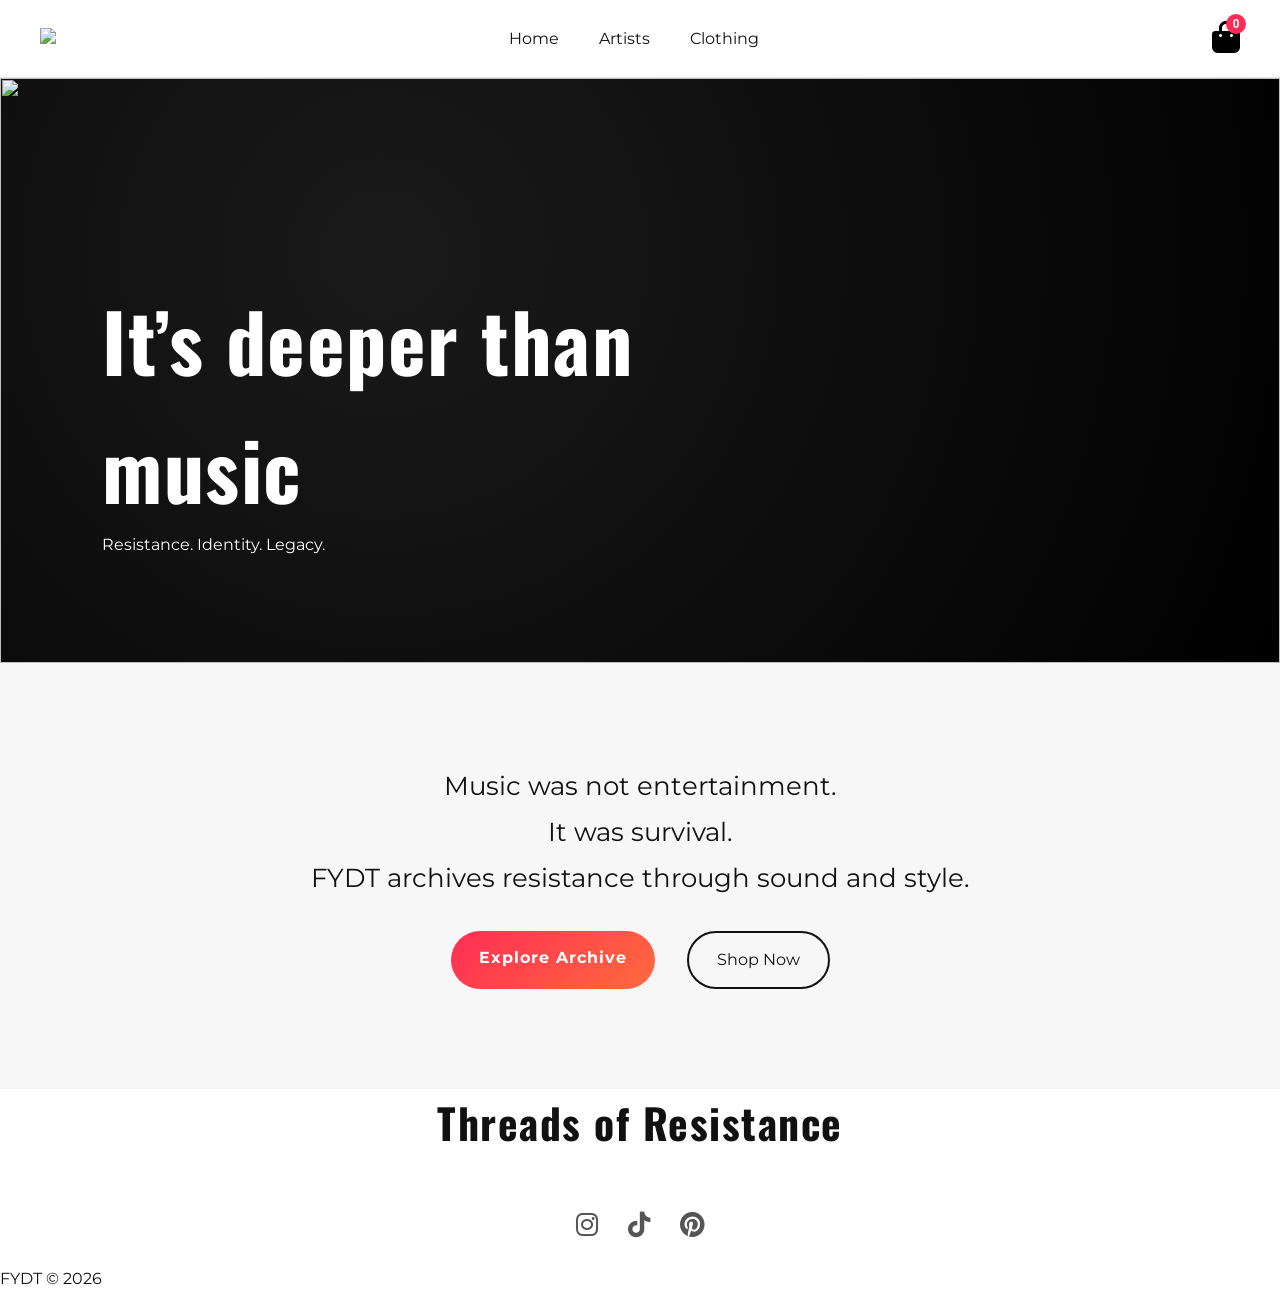
==== index.html @ 87f128ed "1" ====
<!DOCTYPE html>
<html lang="en">
<head>
<meta charset="UTF-8">
<meta name="viewport" content="width=device-width, initial-scale=1.0">
<title>FYDT</title>

<link href="https://fonts.googleapis.com/css2?family=Montserrat:wght@400;500;600&family=Oswald:wght@400;500;700&display=swap" rel="stylesheet">
<link rel="stylesheet" href="https://cdnjs.cloudflare.com/ajax/libs/font-awesome/6.5.0/css/all.min.css">
<link rel="stylesheet" href="styles.css">
</head>

<body>

<header class="navbar">
    <div class="logo"><img src="images/logo.png"></div>

    <nav>
        <a href="index.html" class="nav-link">Home</a>
        <a href="artists.html" class="nav-link">Artists</a>
        <a href="clothing.html" class="nav-link">Clothing</a>
    </nav>

    <button class="icon-btn" onclick="toggleCart()">
        <i class="fas fa-bag-shopping"></i>
        <span id="cart-count" class="cart-count">0</span>
    </button>
</header>

<section class="small-hero">
    <div class="grainient-bg"></div>

    <div class="slides">
        <img src="images/slide1.jpg" class="slide active">
        <img src="images/slide2.jpg" class="slide">
        <img src="images/slide3.jpg" class="slide">
    </div>


    <div class="hero-content">
        <h1>It’s deeper than music</h1>
        <p>Resistance. Identity. Legacy.</p>

        </div>
    </div>
</section>

<section class="mission">
    <p class="mission-text">
        Music was not entertainment.<br>
        It was survival.<br>
        FYDT archives resistance through sound and style.
    </p>

    <div class="mission-actions">
        <a href="artists.html" class="primary-btn">Explore Archive</a>
        <a href="clothing.html" class="secondary-btn dark">Shop Now</a>
    </div>
</section>

<section class="featured-drop">
    <div class="section-header">
        <h2>Threads of Resistance</h2>
    </div>

  <div class="socials">
    
    <!-- Instagram -->
    <a href="https://www.instagram.com/finnyoudidthis?igsh=am9paG94Zzg5OW44" target="_blank">
      <i class="fab fa-instagram"></i>
    </a> 

    <!-- TikTok -->
    <a href="https://www.tiktok.com/@finnyoudidthis?_r=1&_t=ZS-95aFobzs3Ij" target="_blank">
      <i class="fab fa-tiktok"></i>
    </a> 

    <!-- Pinterest -->
    <a href="https://pin.it/3e8Nqt78H" target="_blank">
      <i class="fab fa-pinterest"></i>
    </a> 

  </div> 

  <p>FYDT © 2026</p> 
</footer>

<script src="script.js"></script>
</body>
</html>
---- styles.css ----
/* styles.css – fully leveled up, creative & street-luxury */
:root {
    --bg: #ffffff;
    --text: #111111;
    --muted: #555555;
    --border: #e5e5e5;
    --accent: #ff2d55;
}

* { margin:0; padding:0; box-sizing:border-box; }

body {
    background: var(--bg);
    color: var(--text);
    font-family: 'Montserrat', sans-serif;
    line-height: 1.6;
}

h1, h2, h3 { font-family: 'Oswald', sans-serif; letter-spacing: 1.5px; }

/* NAVBAR – animated underline */
.navbar {
    display: flex;
    justify-content: space-between;
    align-items: center;
    padding: 20px 40px;
    border-bottom: 1px solid var(--border);
    position: sticky;
    top: 0;
    background: var(--bg);
    z-index: 1000;
}

.logo img { height: 38px; }

nav { display: flex; gap: 40px; }

.nav-link {
    text-decoration: none;
    color: var(--text);
    font-size: 1rem;
    position: relative;
    transition: 0.3s;
}

.nav-link::after {
    content: '';
    position: absolute;
    width: 0;
    height: 3px;
    background: var(--accent);
    bottom: -4px;
    left: 0;
    transition: width 0.4s ease;
}

.nav-link:hover::after { width: 100%; }

.icon-btn {
    background: none;
    border: none;
    font-size: 2rem;
    cursor: pointer;
    position: relative;
}

.cart-count {
    position: absolute;
    top: -6px;
    right: -6px;
    background: var(--accent);
    color: white;
    font-size: 0.75rem;
    width: 20px;
    height: 20px;
    border-radius: 50%;
    display: flex;
    align-items: center;
    justify-content: center;
    font-weight: bold;
}

/* HERO */
.small-hero { height: 65vh; position: relative; overflow: hidden; }
.grainient-bg {
    position: absolute;
    inset: 0;
    background: radial-gradient(circle at 30% 30%, #1a1a1a, #000);
    z-index: 1;
}
.grainient-bg::after {
    content: "";
    position: absolute;
    inset: 0;
    background: url("https://www.transparenttextures.com/patterns/asfalt-dark.png");
    opacity: 0.2;
    z-index: 2;
}
.slides img {
    position: absolute;
    inset: 0;
    width: 100%;
    height: 100%;
    object-fit: cover;
    display: none;
    z-index: 3;
}
.slide.active { display: block; }

.hero-content {
    position: absolute;
    bottom: 18%;
    left: 8%;
    z-index: 4;
    color: #fff;
    max-width: 580px;
}
.hero-content h1 { font-size: clamp(2.8rem, 7vw, 5rem); }

/* SECTION HEADERS */
.section-header { text-align: center; margin-bottom: 50px; }
.section-header h2 { font-size: 2.6rem; }

/* MINI CARDS – cool hover */
.mini-grid {
    display: grid;
    grid-template-columns: repeat(auto-fit, minmax(260px, 1fr));
    gap: 30px;
    max-width: 1300px;
    margin: 0 auto;
    padding: 0 20px;
}
.mini-card {
    border: 1px solid var(--border);
    overflow: hidden;
    transition: all 0.4s cubic-bezier(0.4, 0, 0.2, 1);
}
.mini-card:hover { transform: translateY(-12px) scale(1.03); box-shadow: 0 20px 30px rgba(0,0,0,0.1); }
.mini-card img { width: 100%; display: block; transition: transform 0.6s; }
.mini-card:hover img { transform: scale(1.08); }

/* ARTIST GALLERY – fun & museum-cool */
.artist-grid {
    display: grid;
    grid-template-columns: repeat(auto-fit, minmax(280px, 1fr));
    gap: 40px;
    max-width: 1300px;
    margin: 0 auto;
    padding: 0 20px;
}
.artist-card {
    border: 1px solid var(--border);
    overflow: hidden;
    transition: all 0.4s ease;
}
.artist-card:hover { transform: scale(1.04); }
.artist-card img { width: 100%; display: block; }
.artist-info { padding: 22px; text-align: center; }
.add-poster-btn {
    margin-top: 12px;
    width: 100%;
    padding: 12px;
    background: #111;
    color: #fff;
    border: none;
    font-weight: bold;
    cursor: pointer;
    transition: 0.3s;
}
.add-poster-btn:hover { background: var(--accent); }

/* CLOTHING GRID – 4 columns desktop */
.products-grid {
    display: grid;
    grid-template-columns: repeat(auto-fit, minmax(260px, 1fr));
    gap: 30px;
    padding: 40px 20px;
    max-width: 1400px;
    margin: 0 auto;
}
.product-card {
    position: relative;
    border: 1px solid var(--border);
    overflow: hidden;
}
.product-card img {
    width: 100%;
    transition: transform 0.5s ease;
}
.product-card:hover img { transform: scale(1.07); }
.product-info { padding: 18px; text-align: center; }
.cart-overlay {
    position: absolute;
    bottom: 18px;
    right: 18px;
    background: #111;
    color: white;
    width: 52px;
    height: 52px;
    border-radius: 50%;
    display: flex;
    align-items: center;
    justify-content: center;
    opacity: 0;
    transition: all 0.3s;
    font-size: 1.4rem;
}
.product-card:hover .cart-overlay { opacity: 1; transform: scale(1.15); }

/* PRODUCT SHEET – smaller image */
.product-sheet {
    position: fixed;
    bottom: -100%;
    left: 0;
    width: 100%;
    height: 88%;
    background: var(--bg);
    border-top: 1px solid var(--border);
    transition: bottom 0.5s cubic-bezier(0.4, 0, 0.2, 1);
    z-index: 3000;
    overflow-y: auto;
}
.product-sheet.active { bottom: 0; }
.product-sheet img {
    width: 100%;
    height: 220px; /* smaller as requested */
    object-fit: cover;
}
.sheet-content { padding: 25px; }
.option-group { margin: 22px 0; }
.options button {
    margin: 6px 8px 6px 0;
    padding: 12px 24px;
    border: 2px solid var(--border);
    background: none;
    font-weight: 600;
    transition: all 0.3s;
}
.options button.active {
    background: #111;
    color: white;
    border-color: #111;
}
.add-btn, .close-btn {
    width: 100%;
    padding: 16px;
    margin-top: 12px;
    font-weight: bold;
    cursor: pointer;
}
.add-btn { background: #111; color: white; border: none; }
.close-btn { background: none; border: 2px solid #111; }

/* CART DRAWER + OVERLAY */
.cart-overlay-bg {
    position: fixed;
    inset: 0;
    background: rgba(0,0,0,0.65);
    display: none;
    z-index: 2999;
}
.cart-overlay-bg.active { display: block; }

.cart-drawer {
    position: fixed;
    right: -400px;
    top: 0;
    width: 400px;
    height: 100%;
    background: var(--bg);
    border-left: 1px solid var(--border);
    transition: right 0.5s cubic-bezier(0.4, 0, 0.2, 1);
    z-index: 3000;
    padding: 30px 25px;
    overflow-y: auto;
}
.cart-drawer.active { right: 0; }

.close-cart {
    background: none;
    border: none;
    font-size: 2rem;
    position: absolute;
    right: 25px;
    top: 25px;
    cursor: pointer;
}

.cart-item {
    display: flex;
    align-items: center;
    gap: 12px;
    border-bottom: 1px solid var(--border);
    padding: 16px 0;
}
.cart-item img { width: 60px; height: 60px; object-fit: cover; border-radius: 4px; } /* small images in cart */

.checkout-btn {
    width: 100%;
    padding: 18px;
    margin-top: 30px;
    background: #111;
    color: white;
    border: none;
    font-weight: bold;
    cursor: pointer;
}

/* TOAST – fun animation */
.toast {
    position: fixed;
    bottom: 30px;
    left: 30px;
    background: #111;
    color: white;
    padding: 16px 24px;
    border-radius: 50px;
    display: flex;
    align-items: center;
    gap: 12px;
    box-shadow: 0 10px 30px rgba(0,0,0,0.3);
    opacity: 0;
    transform: translateY(20px);
    transition: all 0.4s cubic-bezier(0.4, 0, 0.2, 1);
    z-index: 5000;
    pointer-events: none;
}
.toast.show {
    opacity: 1;
    transform: translateY(0);
}

/* FOOTER */
footer {
    border-top: 1px solid var(--border);
    padding: 50px 20px 30px;
    text-align: center;
}
.socials {
    display: flex;
    justify-content: center;
    gap: 30px;
    margin-bottom: 20px;
    font-size: 1.6rem;
}
.socials a { color: var(--muted); transition: 0.3s; }
.socials a:hover { color: var(--accent); transform: scale(1.2); }

/* RESPONSIVE */
@media (max-width: 768px) {
    .products-grid { grid-template-columns: repeat(auto-fit, minmax(200px, 1fr)); }
    .artist-grid { grid-template-columns: repeat(auto-fit, minmax(240px, 1fr)); }
}

/* ===============================
   FYDT UPGRADE (NON-DESTRUCTIVE)
   =============================== */

/* 🔥 BUTTON SYSTEM (Afro-futurist premium) */
.primary-btn {
    background: linear-gradient(135deg, #ff2d55, #ff6a3d);
    color: #fff;
    padding: 14px 28px;
    text-decoration: none;
    font-weight: bold;
    letter-spacing: 1px;
    border-radius: 40px;
    transition: all 0.3s ease;
}
.primary-btn:hover {
    transform: translateY(-3px);
    box-shadow: 0 10px 25px rgba(255,45,85,0.3);
}

.secondary-btn {
    border: 2px solid #fff;
    color: #fff;
    padding: 14px 28px;
    text-decoration: none;
    border-radius: 40px;
    margin-left: 12px;
    transition: 0.3s;
}
.secondary-btn.dark {
    border-color: #111;
    color: #111;
}
.secondary-btn:hover {
    background: #fff;
    color: #000;
}

/* HERO BUTTON SPACING */
.hero-actions {
    margin-top: 20px;
}

/* 🎯 MISSION SECTION FIX (your screenshot issue) */
.mission {
    padding: 100px 20px;
    text-align: center;
    background: #f7f7f7;
}
.mission-text {
    font-size: 1.6rem;
    max-width: 700px;
    margin: 0 auto 30px;
    line-height: 1.8;
}
.mission-actions {
    display: flex;
    justify-content: center;
    gap: 20px;
}

/*  REMOVE HOVER EFFECT ON INDEX MINI CARDS */
.mini-card:hover {
    transform: none !important;
    box-shadow: none !important;
}
.mini-card:hover img {
    transform: none !important;
}

/* 🖼 ARTIST PAGE – MUSEUM EXPANSION EFFECT */
.artist-card {
    position: relative;
    cursor: pointer;
    overflow: hidden;
}

.artist-overlay {
    position: absolute;
    inset: 0;
    background: rgba(0,0,0,0.55);
    color: white;
    display: flex;
    flex-direction: column;
    justify-content: center;
    align-items: center;
    transition: 0.4s;
}

.artist-expanded {
    position: absolute;
    inset: 0;
    background: #fff;
    padding: 30px;
    transform: translateY(100%);
    transition: 0.5s ease;
    overflow-y: auto;
}

.artist-card.expanded .artist-expanded {
    transform: translateY(0);
}

.artist-card.expanded .artist-overlay {
    opacity: 0;
}

/*  FOOTER SIZE FIX */
footer {
    padding: 35px 20px 20px;
}

/*  SUBTLE PREMIUM TEXTURE */
body::before {
    content: "";
    position: fixed;
    inset: 0;
    background: radial-gradient(circle at 20% 30%, rgba(0,0,0,0.03), transparent);
    pointer-events: none;
    z-index: -1;
}

/* ===============================
   🔥 ARTIST PAGE UPGRADE
   =============================== */

.artist-card {
    position: relative;
    overflow: hidden;
    border-radius: 18px;
    cursor: pointer;
    transition: all 0.4s ease;
}

.artist-card img {
    width: 100%;
    height: 380px;
    object-fit: cover;
}

/* DARK OVERLAY */
.artist-overlay {
    position: absolute;
    inset: 0;
    background: rgba(0,0,0,0.55);
    color: #fff;
    display: flex;
    flex-direction: column;
    justify-content: center;
    align-items: center;
    transition: 0.4s;
}

.artist-overlay h3 {
    font-size: 1.6rem;
}

.artist-overlay p {
    font-size: 0.9rem;
    opacity: 0.8;
}

/* EXPANDED PANEL */
.artist-expanded {
    position: absolute;
    inset: 0;
    background: #fff;
    padding: 28px;
    transform: translateY(100%);
    transition: 0.5s ease;
    overflow-y: auto;
}

/* ACTIVE STATE */
.artist-card.expanded .artist-expanded {
    transform: translateY(0);
}

.artist-card.expanded .artist-overlay {
    opacity: 0;
}

/* BUTTON */
.add-poster-btn {
    margin-top: 15px;
    width: 100%;
    padding: 14px;
    background: #111;
    color: #fff;
    border: none;
    font-weight: bold;
    cursor: pointer;
    transition: 0.3s;
}

.add-poster-btn:hover {
    background: var(--accent);
}
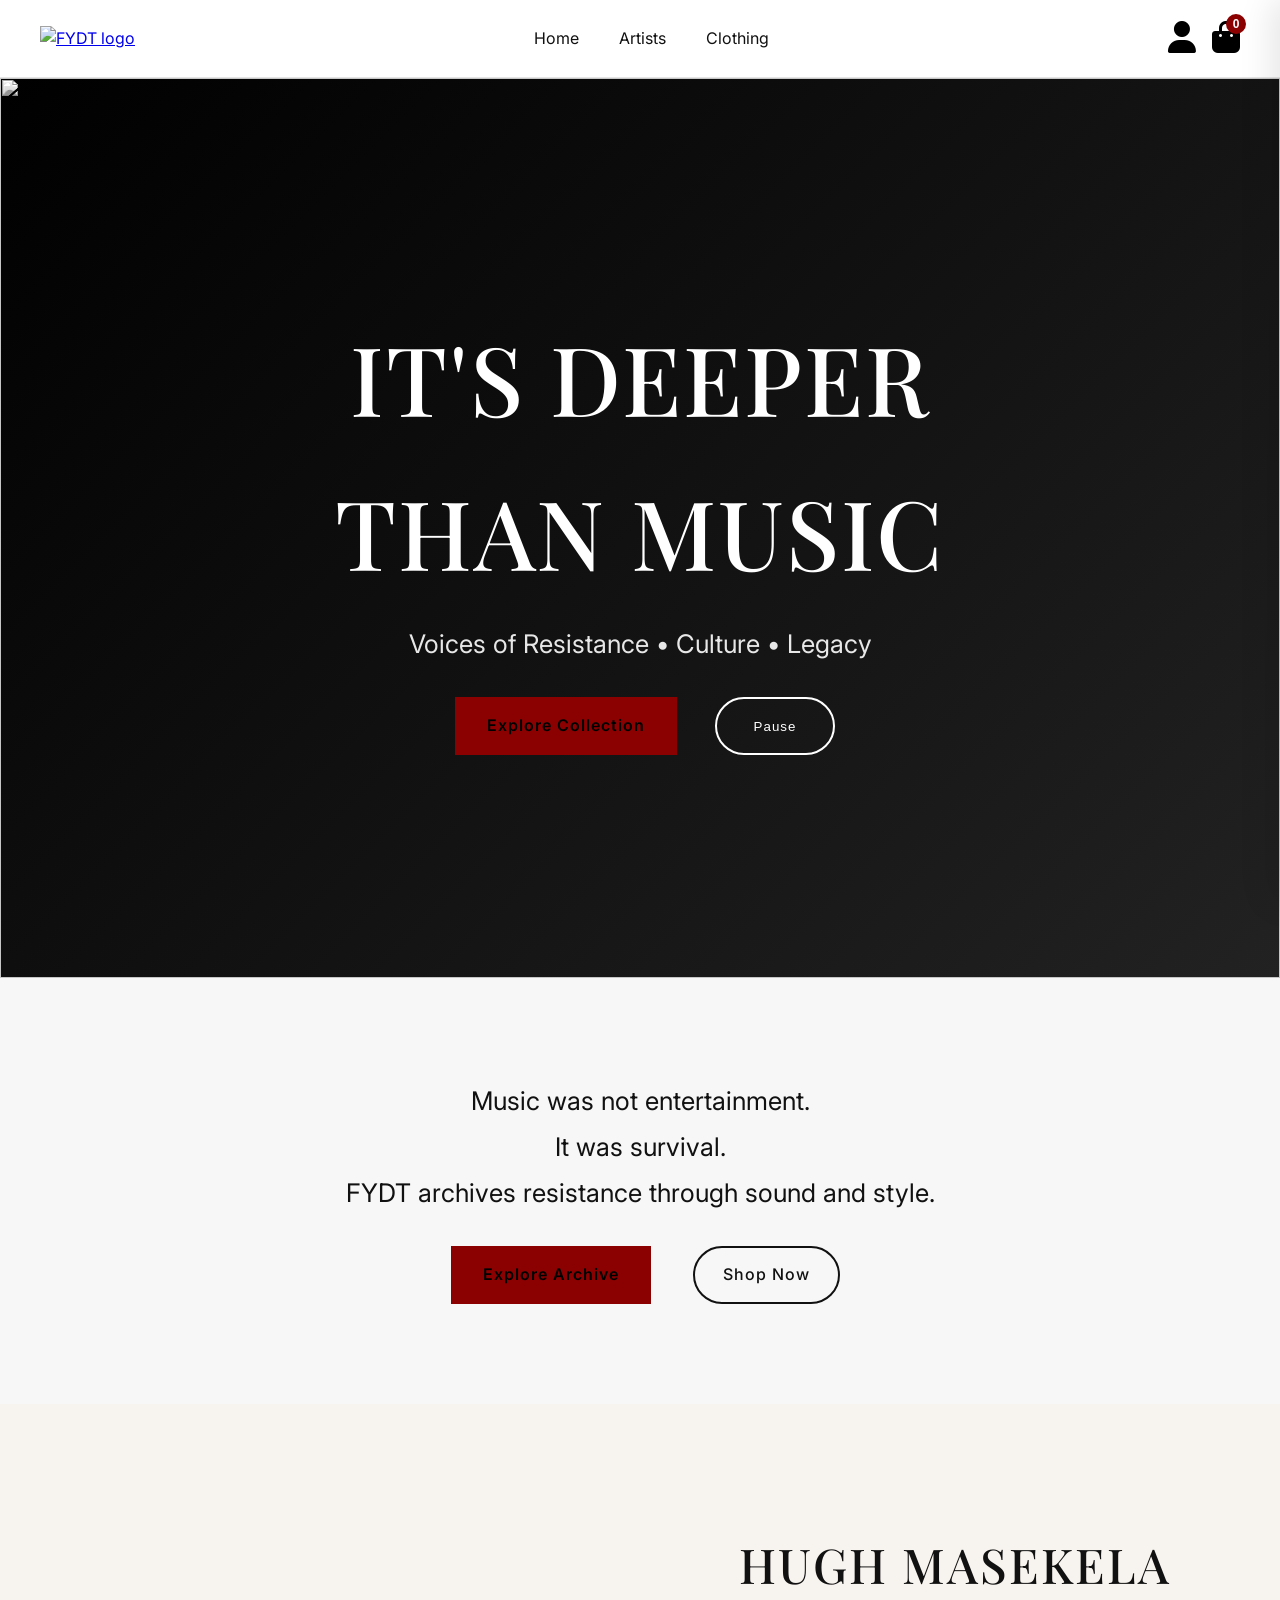
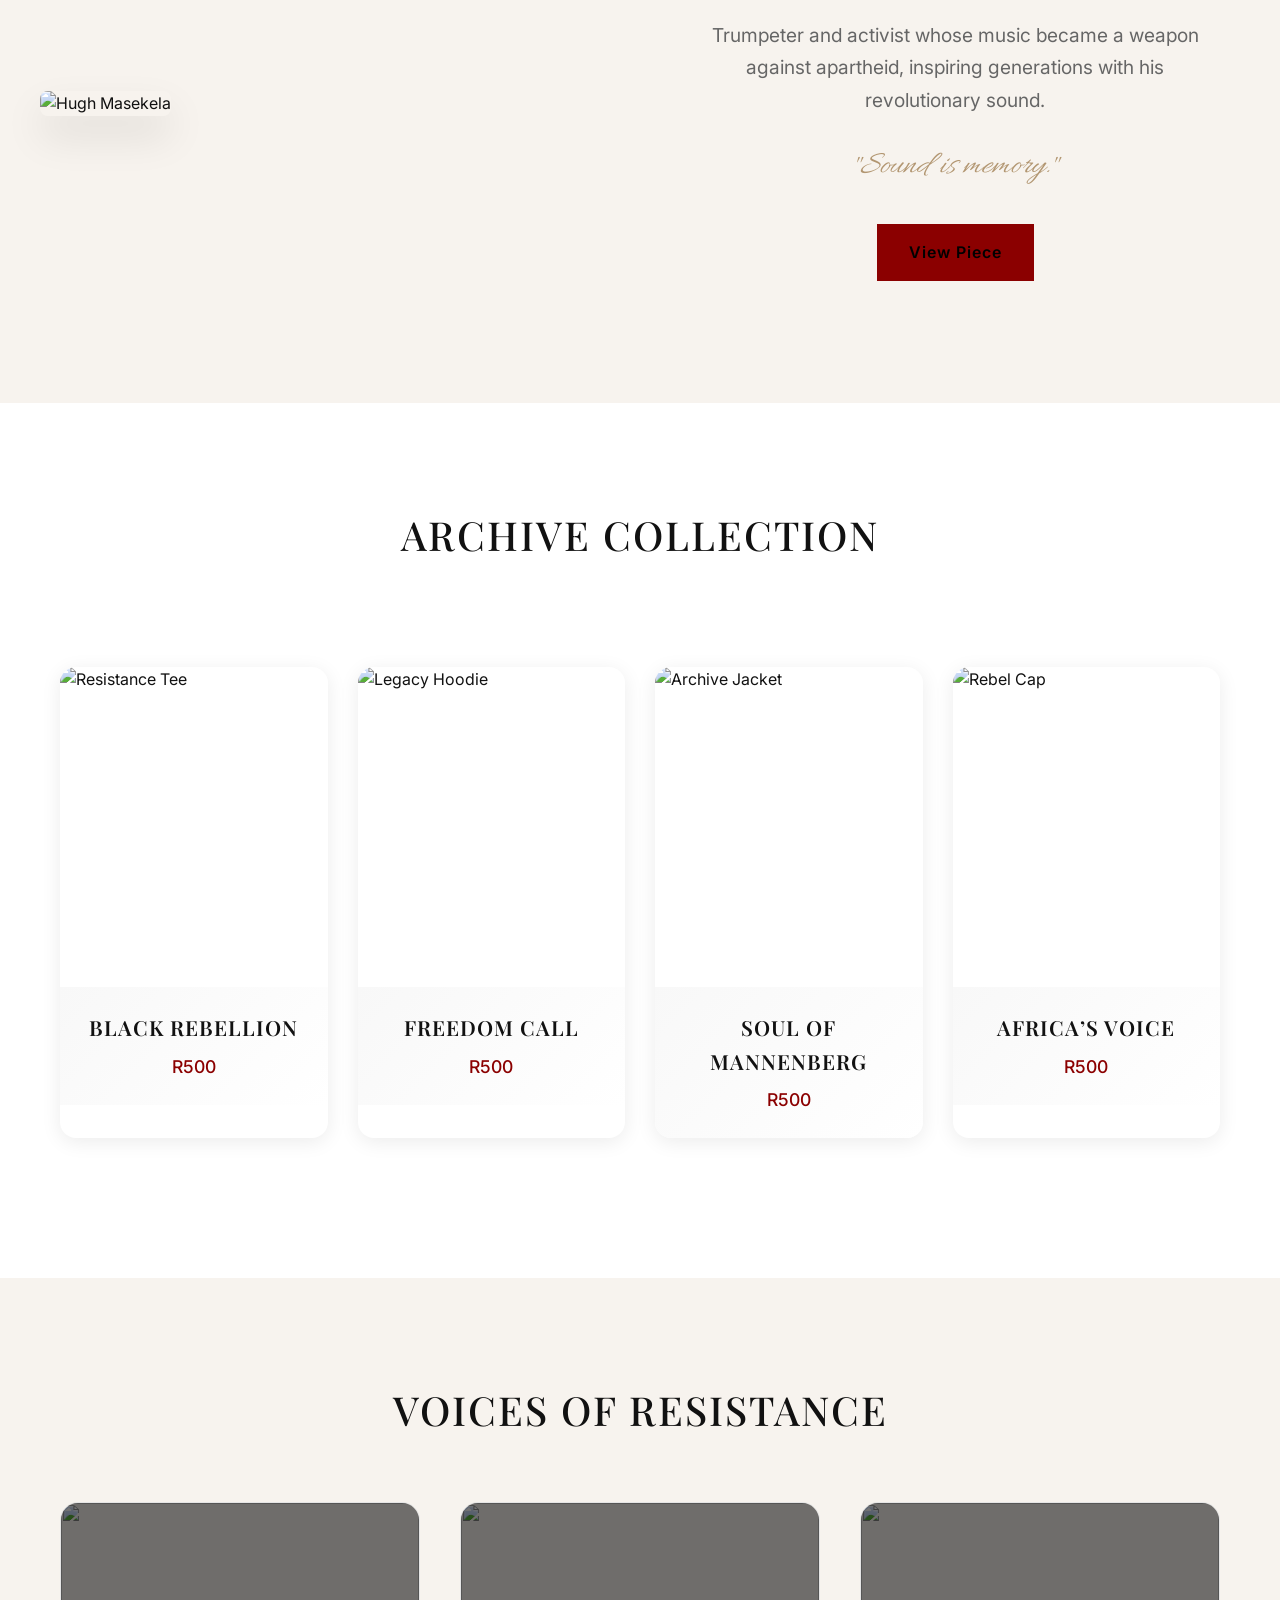
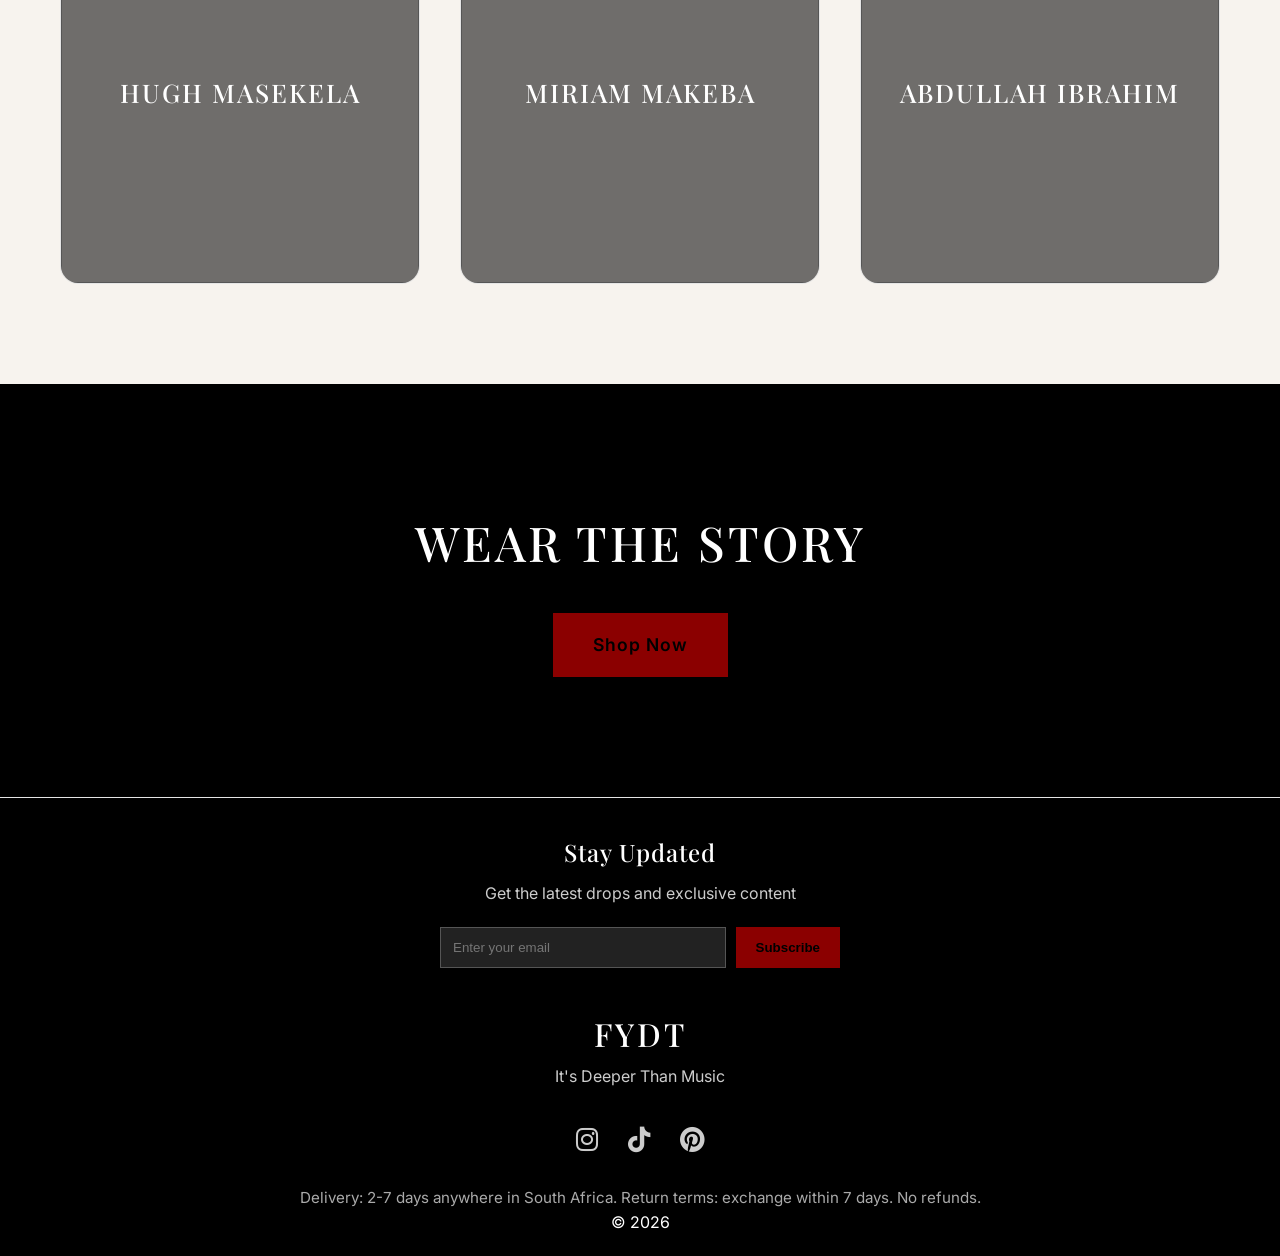
==== commit 0ec89845: "Add new poster images for BDP, BFP, HMP, and MMP - Added BDP.jpg (5940 KB) to the poster directory -" ====
--- a/index.html
+++ b/index.html
@@ -4,7 +4,7 @@
 <meta charset="UTF-8">
 <meta name="viewport" content="width=device-width, initial-scale=1.0">
 <title>FYDT</title>
-
+<link rel="icon" type="image/png" href="images/Logo/Favicon.png">
 <link href="https://fonts.googleapis.com/css2?family=Montserrat:wght@400;500;600&family=Oswald:wght@400;500;700&display=swap" rel="stylesheet">
 <link rel="stylesheet" href="https://cdnjs.cloudflare.com/ajax/libs/font-awesome/6.5.0/css/all.min.css">
 <link rel="stylesheet" href="styles.css">
@@ -13,7 +13,7 @@
 <body>
 
 <header class="navbar">
-    <div class="logo"><img src="images/logo.png"></div>
+    <a href="index.html" class="logo-link"><img src="images/Logo/Logo.png" alt="FYDT logo"></a>
 
     <nav>
         <a href="index.html" class="nav-link">Home</a>
@@ -21,10 +21,15 @@
         <a href="clothing.html" class="nav-link">Clothing</a>
     </nav>
 
-    <button class="icon-btn" onclick="toggleCart()">
-        <i class="fas fa-bag-shopping"></i>
-        <span id="cart-count" class="cart-count">0</span>
-    </button>
+    <div class="navbar-actions">
+        <button class="icon-btn" onclick="toggleSignIn()" aria-label="Sign in">
+            <i class="fas fa-user"></i>
+        </button>
+        <button class="icon-btn" onclick="toggleCart()" aria-label="Cart">
+            <i class="fas fa-bag-shopping"></i>
+            <span id="cart-count" class="cart-count">0</span>
+        </button>
+    </div>
 </header>
 
 <section class="small-hero">
@@ -36,11 +41,12 @@
         <img src="images/slide3.jpg" class="slide">
     </div>
 
-
     <div class="hero-content">
-        <h1>It’s deeper than music</h1>
-        <p>Resistance. Identity. Legacy.</p>
-
+        <h1>IT'S DEEPER THAN MUSIC</h1>
+        <p>Voices of Resistance • Culture • Legacy</p>
+        <div class="hero-actions">
+            <a href="#collection" class="primary-btn">Explore Collection</a>
+            <button type="button" class="secondary-btn slide-control" onclick="toggleSlidePlay()">Pause</button>
         </div>
     </div>
 </section>
@@ -58,31 +64,170 @@
     </div>
 </section>
 
-<section class="featured-drop">
-    <div class="section-header">
-        <h2>Threads of Resistance</h2>
-    </div>
-
-  <div class="socials">
-    
-    <!-- Instagram -->
-    <a href="https://www.instagram.com/finnyoudidthis?igsh=am9paG94Zzg5OW44" target="_blank">
-      <i class="fab fa-instagram"></i>
-    </a> 
-
-    <!-- TikTok -->
-    <a href="https://www.tiktok.com/@finnyoudidthis?_r=1&_t=ZS-95aFobzs3Ij" target="_blank">
-      <i class="fab fa-tiktok"></i>
-    </a> 
-
-    <!-- Pinterest -->
-    <a href="https://pin.it/3e8Nqt78H" target="_blank">
-      <i class="fab fa-pinterest"></i>
-    </a> 
-
-  </div> 
-
-  <p>FYDT © 2026</p> 
+<!-- FEATURED ARTIST -->
+<section id="collection" class="featured-artist">
+    <div class="container">
+        <div class="artist-split">
+            <div class="artist-image">
+                <img src="images/poster/HMP.jpg" alt="Hugh Masekela">
+            </div>
+            <div class="artist-info">
+                <h2>HUGH MASEKELA</h2>
+                <p class="artist-bio">Trumpeter and activist whose music became a weapon against apartheid, inspiring generations with his revolutionary sound.</p>
+                <p class="artist-quote">"Sound is memory."</p>
+                <a href="artists.html" class="primary-btn">View Piece</a>
+            </div>
+        </div>
+    </div>
+</section>
+
+<!-- PRODUCT GRID -->
+<section class="product-showcase">
+    <div class="container">
+        <h2>Archive Collection</h2>
+        <div class="products-grid">
+            <div class="product-card" data-front="images/clothing/FBF.jpg" data-back="images/clothing/BBF.jpg" data-name="Resistance Tee" data-price="299">
+                <img src="images/clothing/FBF.jpg" alt="Resistance Tee" class="product-img">
+                <div class="product-info">
+                    <h3>BLACK REBELLION</h3>
+                    <p>R500</p>
+                </div>
+            </div>
+            <div class="product-card" data-front="images/clothing/FHM.jpg" data-back="images/clothing/BHM.jpg" data-name="Legacy Hoodie" data-price="399">
+                <img src="images/clothing/FHM.jpg" alt="Legacy Hoodie" class="product-img">
+                <div class="product-info">
+                    <h3>FREEDOM CALL</h3>
+                    <p>R500</p>
+                </div>
+            </div>
+            <div class="product-card" data-front="images/clothing/FDB.jpg" data-back="images/clothing/BDB.jpg" data-name="Archive Jacket" data-price="599">
+                <img src="images/clothing/FDB.jpg" alt="Archive Jacket" class="product-img">
+                <div class="product-info">
+                    <h3>SOUL OF MANNENBERG</h3>
+                    <p>R500</p>
+                </div>
+            </div>
+            <div class="product-card" data-front="images/clothing/FMM.jpg" data-back="images/clothing/BMM.jpg" data-name="Rebel Cap" data-price="249">
+                <img src="images/clothing/FMM.jpg" alt="Rebel Cap" class="product-img">
+                <div class="product-info">
+                    <h3>AFRICA’S VOICE</h3>
+                    <p>R500</p>
+                </div>
+            </div>
+        </div>
+    </div>
+</section>
+
+<!-- ARTIST GRID -->
+<section class="artist-showcase">
+    <div class="container">
+        <h2>Voices of Resistance</h2>
+        <div class="artist-grid">
+            <div class="artist-card" onclick="openArtistModal(this)" data-name="Hugh Masekela" data-title="Trumpeter • Activist" data-bio="Music was resistance." data-quote="Sound is memory." data-image="images/masekela.jpg">
+                <img src="images/poster/HMP.jpg">
+                <div class="artist-overlay">
+                    <h3>Hugh Masekela</h3>
+                </div>
+            </div>
+            <div class="artist-card" onclick="openArtistModal(this)" data-name="Miriam Makeba" data-title="Singer • Humanitarian" data-bio="The voice of Africa that echoed worldwide." data-quote="I am not a victim of emotional conflicts. I am human." data-image="images/makeba.jpg">
+                <img src="images/poster/MMP.jpg">
+                <div class="artist-overlay">
+                    <h3>Miriam Makeba</h3>
+                </div>
+            </div>
+            <div class="artist-card" onclick="openArtistModal(this)" data-name="Abdullah Ibrahim" data-title="Pianist • Composer" 
+            data-bio="Jazz legend who bridged continents with melody." data-quote="Music is the universal language of mankind." data-image="images/poster/BDP.jpg">
+                <img src="images/poster/BDP.jpg">
+                <div class="artist-overlay">
+                    <h3>Abdullah Ibrahim</h3>
+                </div>
+            </div>
+        </div>
+    </div>
+</section>
+
+<!-- CTA SECTION -->
+<section class="cta-section">
+    <div class="container">
+        <h2>WEAR THE STORY</h2>
+        <a href="clothing.html" class="primary-btn">Shop Now</a>
+    </div>
+</section>
+
+<!-- SIGN IN MODAL -->
+<div id="signinModalOverlay" class="signin-modal-overlay">
+    <div class="signin-modal">
+        <button class="close-signin" onclick="closeSignIn()">&times;</button>
+        <div class="signin-logo">
+            <img src="images/Logo/Logo.png" alt="FYDT logo">
+        </div>
+        <h2>Sign In</h2>
+        <form class="signin-form" onsubmit="handleSignIn(event)">
+            <input type="email" placeholder="Email" required>
+            <input type="password" placeholder="Password" required>
+            <button type="submit" class="signin-btn">Sign In</button>
+        </form>
+        <div id="signinStatus" class="signin-status" style="display:none;">
+            <span id="signinStatusText"></span>
+            <button type="button" class="secondary-btn" onclick="handleSignOut()">Sign Out</button>
+        </div>
+        <p style="margin-top: 20px; color: #666;">Demo: Use any email/password to sign in</p>
+    </div>
+</div>
+
+<!-- ================= CART ================= -->
+<div id="cartOverlay" class="cart-overlay-bg" onclick="closeCart()"></div>
+
+<div id="cartDrawer" class="cart-drawer">
+    <div class="cart-header">
+        <h2>Your Cart</h2>
+        <button class="close-cart" onclick="closeCart()">&times;</button>
+    </div>
+    <div class="cart-content">
+        <div id="cartItems"></div>
+        <div class="cart-total">
+            <h3 id="total">Total: R0</h3>
+        </div>
+        <button class="checkout-btn" onclick="payNow()">Checkout with PayFast</button>
+    </div>
+</div>
+
+<footer> 
+    <div class="newsletter">
+        <h3>Stay Updated</h3>
+        <p>Get the latest drops and exclusive content</p>
+        <form class="newsletter-form" onsubmit="handleNewsletter(event)">
+            <input type="email" placeholder="Enter your email" required>
+            <button type="submit">Subscribe</button>
+        </form>
+    </div>
+
+    <div class="footer-brand">
+        <h3>FYDT</h3>
+        <p class="footer-tagline">It's Deeper Than Music</p>
+    </div>
+
+    <div class="socials">
+        <!-- Instagram -->
+        <a href="https://www.instagram.com/finnyoudidthis?igsh=am9paG94Zzg5OW44" target="_blank">
+            <i class="fab fa-instagram"></i>
+        </a> 
+
+        <!-- TikTok -->
+        <a href="https://www.tiktok.com/@finnyoudidthis?_r=1&_t=ZS-95aFobzs3Ij" target="_blank">
+            <i class="fab fa-tiktok"></i>
+        </a> 
+
+        <!-- Pinterest -->
+        <a href="https://pin.it/3e8Nqt78H" target="_blank">
+            <i class="fab fa-pinterest"></i>
+        </a> 
+    </div> 
+
+    <div class="footer-terms">
+        Delivery: 2-7 days anywhere in South Africa. Return terms: exchange within 7 days. No refunds.
+    </div>
+    <p>© 2026</p> 
 </footer>
 
 <script src="script.js"></script>
--- a/styles.css
+++ b/styles.css
@@ -1,10 +1,14 @@
-/* styles.css – fully leveled up, creative & street-luxury */
+/* styles.css – FYDT: It's Deeper Than Music */
+@import url('https://fonts.googleapis.com/css2?family=Playfair+Display:wght@400;500;700&family=Inter:wght@300;400;500;600&family=Allura&display=swap');
+
 :root {
     --bg: #ffffff;
     --text: #111111;
-    --muted: #555555;
+    --muted: #666666;
     --border: #e5e5e5;
-    --accent: #ff2d55;
+    --accent: #8b0000; /* deep red */
+    --accent-secondary: #b29671; /* warm stone accent */
+    --cream: #f7f3ee;
 }
 
 * { margin:0; padding:0; box-sizing:border-box; }
@@ -12,11 +16,16 @@
 body {
     background: var(--bg);
     color: var(--text);
-    font-family: 'Montserrat', sans-serif;
+    font-family: 'Inter', sans-serif;
     line-height: 1.6;
-}
-
-h1, h2, h3 { font-family: 'Oswald', sans-serif; letter-spacing: 1.5px; }
+    font-weight: 400;
+}
+
+h1, h2, h3 { 
+    font-family: 'Playfair Display', serif; 
+    letter-spacing: 1px; 
+    font-weight: 500;
+}
 
 /* NAVBAR – animated underline */
 .navbar {
@@ -34,6 +43,16 @@
 .logo img { height: 38px; }
 
 nav { display: flex; gap: 40px; }
+
+.navbar-actions {
+    display: flex;
+    align-items: center;
+    gap: 16px;
+}
+
+.logo-link img {
+    height: 38px;
+}
 
 .nav-link {
     text-decoration: none;
@@ -81,11 +100,18 @@
 }
 
 /* HERO */
-.small-hero { height: 65vh; position: relative; overflow: hidden; }
+.small-hero { 
+    height: 100vh; 
+    position: relative; 
+    overflow: hidden; 
+    display: flex;
+    align-items: center;
+    justify-content: center;
+}
 .grainient-bg {
     position: absolute;
     inset: 0;
-    background: radial-gradient(circle at 30% 30%, #1a1a1a, #000);
+    background: linear-gradient(135deg, #000 0%, #222 100%);
     z-index: 1;
 }
 .grainient-bg::after {
@@ -93,7 +119,7 @@
     position: absolute;
     inset: 0;
     background: url("https://www.transparenttextures.com/patterns/asfalt-dark.png");
-    opacity: 0.2;
+    opacity: 0.08;
     z-index: 2;
 }
 .slides img {
@@ -104,22 +130,306 @@
     object-fit: cover;
     display: none;
     z-index: 3;
+    filter: grayscale(100%) contrast(1.1);
 }
 .slide.active { display: block; }
 
 .hero-content {
-    position: absolute;
-    bottom: 18%;
-    left: 8%;
+    position: relative;
     z-index: 4;
     color: #fff;
-    max-width: 580px;
-}
-.hero-content h1 { font-size: clamp(2.8rem, 7vw, 5rem); }
-
-/* SECTION HEADERS */
-.section-header { text-align: center; margin-bottom: 50px; }
-.section-header h2 { font-size: 2.6rem; }
+    text-align: center;
+    max-width: 800px;
+    animation: fadeInUp 1.5s ease-out;
+}
+.hero-content h1 { 
+    font-size: clamp(3rem, 8vw, 6rem); 
+    margin-bottom: 1rem;
+    text-transform: uppercase;
+    letter-spacing: 2px;
+}
+.hero-content p { 
+    font-size: clamp(1.2rem, 2vw, 1.8rem); 
+    opacity: 0.9;
+    margin-bottom: 2rem;
+}
+.hero-actions {
+    display: flex;
+    justify-content: center;
+    gap: 16px;
+    flex-wrap: wrap;
+}
+
+.secondary-btn {
+    border: 1px solid rgba(255,255,255,0.8);
+    color: #fff;
+    background: transparent;
+    padding: 14px 28px;
+    text-decoration: none;
+    letter-spacing: 1px;
+    transition: all 0.3s ease;
+    font-weight: 500;
+}
+.secondary-btn:hover {
+    background: rgba(255,255,255,0.1);
+}
+
+.slide-control {
+    min-width: 120px;
+}
+
+.navbar-actions {
+    display: flex;
+    align-items: center;
+    gap: 16px;
+}
+
+.section-header {
+    text-align: center;
+    margin: 0 auto 40px;
+    max-width: 700px;
+}
+
+.signin-modal {
+    background: #fff;
+    width: 90%;
+    max-width: 420px;
+    border-radius: 12px;
+    padding: 40px;
+    position: relative;
+    text-align: center;
+}
+
+.signin-logo {
+    display: flex;
+    justify-content: center;
+    margin-bottom: 20px;
+}
+
+.signin-logo img {
+    width: 80px;
+    height: auto;
+}
+
+.signin-status {
+    display: none;
+    flex-direction: column;
+    gap: 12px;
+    justify-content: center;
+    align-items: center;
+    margin-top: 18px;
+}
+
+.signin-status span {
+    color: #333;
+}
+
+.footer-terms {
+    margin-top: 24px;
+    color: #aaa;
+    font-size: 0.95rem;
+    line-height: 1.7;
+    max-width: 700px;
+    margin-left: auto;
+    margin-right: auto;
+}
+
+/* FEATURED ARTIST */
+.featured-artist {
+    padding: 100px 20px;
+    background: var(--cream);
+}
+.artist-split {
+    display: grid;
+    grid-template-columns: 1fr 1fr;
+    gap: 60px;
+    align-items: center;
+    max-width: 1200px;
+    margin: 0 auto;
+}
+.artist-image img {
+    width: 100%;
+    height: 500px;
+    object-fit: cover;
+    border-radius: 8px;
+    box-shadow: 0 20px 40px rgba(0,0,0,0.1);
+    animation: slideInLeft 1s ease-out;
+}
+.artist-info {
+    animation: slideInRight 1s ease-out;
+}
+.artist-info h2 {
+    font-size: 3rem;
+    margin-bottom: 1rem;
+    text-transform: uppercase;
+    letter-spacing: 2px;
+}
+.artist-bio {
+    font-size: 1.2rem;
+    line-height: 1.7;
+    margin-bottom: 1.5rem;
+    color: var(--muted);
+}
+.artist-quote {
+    font-family: 'Allura', cursive;
+    font-size: 2rem;
+    color: var(--accent-secondary);
+    margin-bottom: 2rem;
+    font-style: italic;
+}
+
+/* MESSAGE SECTION */
+.message-section {
+    padding: 120px 20px;
+    background: #000;
+    color: #fff;
+    text-align: center;
+}
+.message-content p {
+    font-size: 2.5rem;
+    line-height: 1.2;
+    margin: 0.5rem 0;
+    font-weight: 300;
+    letter-spacing: 1px;
+    animation: fadeInUp 1s ease-out;
+}
+
+/* PRODUCT SHOWCASE */
+.product-showcase {
+    padding: 100px 20px;
+    background: #fff;
+}
+.product-showcase h2 {
+    text-align: center;
+    font-size: 2.5rem;
+    margin-bottom: 60px;
+    text-transform: uppercase;
+    letter-spacing: 2px;
+}
+.products-grid {
+    display: grid;
+    grid-template-columns: repeat(auto-fit, minmax(280px, 1fr));
+    gap: 40px;
+    max-width: 1200px;
+    margin: 0 auto;
+}
+.product-card {
+    background: #fff;
+    border-radius: 12px;
+    overflow: hidden;
+    box-shadow: 0 10px 30px rgba(0,0,0,0.08);
+    transition: box-shadow 0.4s ease;
+    cursor: pointer;
+}
+.product-card:hover {
+    box-shadow: 0 20px 50px rgba(0,0,0,0.15);
+}
+.product-img {
+    width: 100%;
+    height: 350px;
+    object-fit: cover;
+    transition: opacity 0.5s ease;
+    display: block;
+}
+.product-card:hover .product-img {
+    opacity: 0.7;
+}
+.product-info {
+    padding: 24px;
+    text-align: center;
+}
+.product-info h3 {
+    font-size: 1.3rem;
+    margin-bottom: 8px;
+    text-transform: uppercase;
+    letter-spacing: 1px;
+}
+.product-info p {
+    font-size: 1.2rem;
+    color: var(--accent);
+    font-weight: 600;
+}
+
+/* ARTIST SHOWCASE */
+.artist-showcase {
+    padding: 100px 20px;
+    background: var(--cream);
+}
+.artist-showcase h2 {
+    text-align: center;
+    font-size: 2.5rem;
+    margin-bottom: 60px;
+    text-transform: uppercase;
+    letter-spacing: 2px;
+}
+.artist-grid {
+    display: grid;
+    grid-template-columns: repeat(auto-fit, minmax(300px, 1fr));
+    gap: 40px;
+    max-width: 1200px;
+    margin: 0 auto;
+}
+.artist-card {
+    position: relative;
+    overflow: hidden;
+    border-radius: 12px;
+    cursor: pointer;
+    transition: all 0.4s ease;
+}
+.artist-card:hover {
+    transform: translateY(-8px);
+    box-shadow: 0 15px 35px rgba(0,0,0,0.1);
+}
+.artist-card img {
+    width: 100%;
+    height: 400px;
+    object-fit: cover;
+    transition: transform 0.6s ease;
+}
+.artist-card:hover img {
+    transform: scale(1.03);
+}
+.artist-overlay {
+    position: absolute;
+    inset: 0;
+    background: rgba(0,0,0,0.6);
+    color: #fff;
+    display: flex;
+    align-items: center;
+    justify-content: center;
+    transition: 0.4s;
+}
+.artist-overlay h3 {
+    font-size: 1.8rem;
+    text-transform: uppercase;
+    letter-spacing: 2px;
+}
+
+/* CTA SECTION */
+.cta-section {
+    padding: 120px 20px;
+    background: #000;
+    color: #fff;
+    text-align: center;
+}
+.cta-section h2 {
+    font-size: 3rem;
+    margin-bottom: 2rem;
+    text-transform: uppercase;
+    letter-spacing: 3px;
+}
+.cta-section .primary-btn {
+    background: var(--accent);
+    color: #000;
+    padding: 18px 40px;
+    font-size: 1.1rem;
+}
+
+/* CONTAINER */
+.container {
+    max-width: 1200px;
+    margin: 0 auto;
+}
 
 /* MINI CARDS – cool hover */
 .mini-grid {
@@ -169,10 +479,10 @@
 }
 .add-poster-btn:hover { background: var(--accent); }
 
-/* CLOTHING GRID – 4 columns desktop */
+/* CLOTHING GRID – 4 columns */
 .products-grid {
     display: grid;
-    grid-template-columns: repeat(auto-fit, minmax(260px, 1fr));
+    grid-template-columns: repeat(auto-fit, minmax(250px, 1fr));
     gap: 30px;
     padding: 40px 20px;
     max-width: 1400px;
@@ -180,53 +490,135 @@
 }
 .product-card {
     position: relative;
-    border: 1px solid var(--border);
+    background: #fff;
+    border-radius: 16px;
     overflow: hidden;
-}
+    box-shadow: 0 4px 20px rgba(0,0,0,0.08);
+    transition: all 0.4s ease;
+    cursor: pointer;
+}
+
+.product-card:hover {
+    transform: translateY(-8px);
+    box-shadow: 0 12px 40px rgba(0,0,0,0.15);
+}
+
 .product-card img {
     width: 100%;
-    transition: transform 0.5s ease;
-}
-.product-card:hover img { transform: scale(1.07); }
-.product-info { padding: 18px; text-align: center; }
+    height: 320px;
+    object-fit: cover;
+    transition: opacity 0.3s ease;
+}
+
+.product-info {
+    padding: 24px;
+    text-align: center;
+    background: linear-gradient(135deg, #f8f8f8, #fff);
+}
+
+.product-info h3 {
+    font-size: 1.3rem;
+    margin-bottom: 8px;
+    font-weight: 600;
+}
+
+.product-info p {
+    font-size: 1.1rem;
+    color: var(--accent);
+    font-weight: 500;
+    margin: 0;
+}
+
 .cart-overlay {
     position: absolute;
-    bottom: 18px;
-    right: 18px;
-    background: #111;
+    top: 16px;
+    right: 16px;
+    background: var(--accent);
     color: white;
-    width: 52px;
-    height: 52px;
+    width: 48px;
+    height: 48px;
     border-radius: 50%;
     display: flex;
     align-items: center;
     justify-content: center;
     opacity: 0;
-    transition: all 0.3s;
-    font-size: 1.4rem;
-}
-.product-card:hover .cart-overlay { opacity: 1; transform: scale(1.15); }
-
-/* PRODUCT SHEET – smaller image */
+    transition: all 0.3s ease;
+    font-size: 1.2rem;
+    box-shadow: 0 4px 12px rgba(255,45,85,0.3);
+}
+
+.product-card:hover .cart-overlay {
+    opacity: 1;
+    transform: scale(1.1);
+}
+
+/* PRODUCT SHEET – now a modal window */
 .product-sheet {
     position: fixed;
-    bottom: -100%;
-    left: 0;
-    width: 100%;
-    height: 88%;
+    top: 50%;
+    left: 50%;
+    transform: translate(-50%, -50%);
+    width: 90%;
+    max-width: 900px;
+    max-height: 80vh;
     background: var(--bg);
-    border-top: 1px solid var(--border);
-    transition: bottom 0.5s cubic-bezier(0.4, 0, 0.2, 1);
+    border: 1px solid var(--border);
+    border-radius: 12px;
+    display: none;
     z-index: 3000;
+    overflow: hidden;
+    flex-direction: row;
+}
+
+.product-sheet.active {
+    display: flex;
+}
+
+.product-sheet img {
+    width: 45%;
+    min-height: 500px;
+    object-fit: cover;
+    flex-shrink: 0;
+    transition: opacity 0.5s ease;
+    cursor: pointer;
+}
+
+.product-sheet img:hover {
+    opacity: 0.7;
+}
+
+.sheet-content {
+    padding: 40px 30px;
+    width: 55%;
     overflow-y: auto;
-}
-.product-sheet.active { bottom: 0; }
-.product-sheet img {
-    width: 100%;
-    height: 220px; /* smaller as requested */
-    object-fit: cover;
-}
-.sheet-content { padding: 25px; }
+    display: flex;
+    flex-direction: column;
+}
+
+.sheet-content h2 {
+    font-size: 1.8rem;
+    margin-bottom: 10px;
+}
+
+.sheet-content p {
+    font-size: 1.2rem;
+    margin-bottom: 20px;
+    color: var(--accent);
+}
+
+/* Product details */
+.product-details {
+    background: #f8f8f8;
+    padding: 15px;
+    border-radius: 8px;
+    margin: 20px 0;
+    font-size: 0.9rem;
+    line-height: 1.6;
+}
+
+.product-details strong {
+    color: var(--text);
+}
 .option-group { margin: 22px 0; }
 .options button {
     margin: 6px 8px 6px 0;
@@ -249,61 +641,172 @@
     cursor: pointer;
 }
 .add-btn { background: #111; color: white; border: none; }
-.close-btn { background: none; border: 2px solid #111; }
-
-/* CART DRAWER + OVERLAY */
+.close-btn { 
+    position: absolute;
+    top: 15px;
+    right: 15px;
+    width: auto;
+    padding: 8px 12px;
+    margin-top: 0;
+    background: none; 
+    border: none;
+    font-size: 1.5rem;
+    color: #555;
+    z-index: 11;
+}
+.close-btn:hover {
+    color: #000;
+}
+
+/* CART DRAWER + OVERLAY – modern design */
 .cart-overlay-bg {
     position: fixed;
     inset: 0;
-    background: rgba(0,0,0,0.65);
+    background: rgba(0,0,0,0.7);
+    backdrop-filter: blur(4px);
     display: none;
     z-index: 2999;
 }
-.cart-overlay-bg.active { display: block; }
+
+.cart-overlay-bg.active {
+    display: block;
+}
 
 .cart-drawer {
     position: fixed;
-    right: -400px;
+    right: -420px;
     top: 0;
-    width: 400px;
+    width: 420px;
     height: 100%;
-    background: var(--bg);
-    border-left: 1px solid var(--border);
-    transition: right 0.5s cubic-bezier(0.4, 0, 0.2, 1);
+    background: #fff;
+    border-left: 1px solid #e5e5e5;
+    transition: right 0.4s cubic-bezier(0.4, 0, 0.2, 1);
     z-index: 3000;
-    padding: 30px 25px;
+    padding: 0;
     overflow-y: auto;
-}
-.cart-drawer.active { right: 0; }
+    box-shadow: -8px 0 32px rgba(0,0,0,0.1);
+}
+
+.cart-drawer.active {
+    right: 0;
+}
+
+.cart-header {
+    background: var(--accent);
+    color: white;
+    padding: 24px;
+    position: relative;
+}
+
+.cart-header h2 {
+    margin: 0;
+    font-size: 1.5rem;
+    font-weight: 600;
+}
 
 .close-cart {
+    position: absolute;
+    top: 20px;
+    right: 20px;
     background: none;
     border: none;
-    font-size: 2rem;
-    position: absolute;
-    right: 25px;
-    top: 25px;
-    cursor: pointer;
+    color: white;
+    font-size: 1.5rem;
+    cursor: pointer;
+    padding: 8px;
+    border-radius: 50%;
+    transition: background 0.3s;
+}
+
+.close-cart:hover {
+    background: rgba(255,255,255,0.2);
+}
+
+.cart-content {
+    padding: 24px;
 }
 
 .cart-item {
     display: flex;
     align-items: center;
-    gap: 12px;
-    border-bottom: 1px solid var(--border);
-    padding: 16px 0;
-}
-.cart-item img { width: 60px; height: 60px; object-fit: cover; border-radius: 4px; } /* small images in cart */
+    gap: 16px;
+    border-bottom: 1px solid #f0f0f0;
+    padding: 20px 0;
+    transition: background 0.3s;
+}
+
+.cart-item:hover {
+    background: #f8f8f8;
+}
+
+.cart-item img {
+    width: 70px;
+    height: 70px;
+    object-fit: cover;
+    border-radius: 8px;
+}
+
+.cart-item-details {
+    flex: 1;
+}
+
+.cart-item-details strong {
+    display: block;
+    font-size: 1rem;
+    margin-bottom: 4px;
+}
+
+.cart-item-details span {
+    color: #666;
+    font-size: 0.9rem;
+}
+
+.cart-item-remove {
+    background: none;
+    border: none;
+    color: #ff4757;
+    font-size: 1.2rem;
+    cursor: pointer;
+    padding: 8px;
+    border-radius: 50%;
+    transition: background 0.3s;
+}
+
+.cart-item-remove:hover {
+    background: #ffeaea;
+}
+
+.cart-total {
+    border-top: 2px solid #f0f0f0;
+    padding: 20px 0;
+    margin: 20px 0;
+    text-align: center;
+}
+
+.cart-total h3 {
+    font-size: 1.3rem;
+    color: var(--accent);
+    margin: 0;
+}
 
 .checkout-btn {
     width: 100%;
-    padding: 18px;
-    margin-top: 30px;
-    background: #111;
+    padding: 16px;
+    background: var(--accent);
     color: white;
     border: none;
-    font-weight: bold;
-    cursor: pointer;
+    font-weight: 600;
+    font-size: 1rem;
+    border-radius: 8px;
+    cursor: pointer;
+    transition: all 0.3s ease;
+    margin-top: 16px;
+}
+
+.checkout-btn:hover {
+    background: #e63946;
+    transform: translateY(-2px);
+    box-shadow: 0 4px 12px rgba(230,57,70,0.3);
 }
 
 /* TOAST – fun animation */
@@ -333,17 +836,80 @@
 /* FOOTER */
 footer {
     border-top: 1px solid var(--border);
-    padding: 50px 20px 30px;
+    padding: 60px 20px 40px;
     text-align: center;
-}
+    background: #000;
+    color: #fff;
+}
+
+.newsletter {
+    margin-bottom: 40px;
+}
+
+.newsletter h3 {
+    font-size: 1.5rem;
+    margin-bottom: 10px;
+    color: #fff;
+}
+
+.newsletter p {
+    color: #ccc;
+    margin-bottom: 20px;
+}
+
+.newsletter-form {
+    display: flex;
+    max-width: 400px;
+    margin: 0 auto;
+    gap: 10px;
+}
+
+.newsletter-form input {
+    flex: 1;
+    padding: 12px;
+    border: 1px solid #555;
+    border-radius: 0;
+    background: #222;
+    color: #fff;
+}
+
+.newsletter-form button {
+    padding: 12px 20px;
+    background: var(--accent);
+    color: #000;
+    border: none;
+    font-weight: 600;
+    cursor: pointer;
+    transition: background 0.3s;
+}
+
+.newsletter-form button:hover {
+    background: #fff;
+}
+
+.footer-brand {
+    margin: 40px 0 20px;
+}
+
+.footer-brand h3 {
+    font-size: 2rem;
+    margin-bottom: 5px;
+    letter-spacing: 3px;
+}
+
+.footer-tagline {
+    color: #ccc;
+    font-size: 1rem;
+    margin-bottom: 30px;
+}
+
 .socials {
     display: flex;
     justify-content: center;
     gap: 30px;
-    margin-bottom: 20px;
     font-size: 1.6rem;
 }
-.socials a { color: var(--muted); transition: 0.3s; }
+.socials a { color: #ccc; transition: 0.3s; }
 .socials a:hover { color: var(--accent); transform: scale(1.2); }
 
 /* RESPONSIVE */
@@ -358,18 +924,22 @@
 
 /* 🔥 BUTTON SYSTEM (Afro-futurist premium) */
 .primary-btn {
-    background: linear-gradient(135deg, #ff2d55, #ff6a3d);
-    color: #fff;
-    padding: 14px 28px;
+    background: var(--accent);
+    color: #000;
+    padding: 16px 32px;
     text-decoration: none;
-    font-weight: bold;
+    font-weight: 600;
     letter-spacing: 1px;
-    border-radius: 40px;
+    border-radius: 0;
     transition: all 0.3s ease;
+    display: inline-block;
+    margin: 0 10px;
 }
 .primary-btn:hover {
-    transform: translateY(-3px);
-    box-shadow: 0 10px 25px rgba(255,45,85,0.3);
+    background: #fff;
+    color: #000;
+    transform: translateY(-2px);
+    box-shadow: 0 10px 25px rgba(212,175,55,0.3);
 }
 
 .secondary-btn {
@@ -550,3 +1120,225 @@
 .add-poster-btn:hover {
     background: var(--accent);
 }
+
+/* ARTIST MODAL */
+.artist-modal-overlay {
+    position: fixed;
+    inset: 0;
+    background: rgba(0,0,0,0.8);
+    display: none;
+    z-index: 4000;
+    align-items: center;
+    justify-content: center;
+}
+
+.artist-modal-overlay.active {
+    display: flex;
+}
+
+.artist-modal {
+    background: #fff;
+    width: 90%;
+    max-width: 900px;
+    max-height: 90vh;
+    display: flex;
+    flex-direction: row;
+    border-radius: 12px;
+    overflow: hidden;
+    position: relative;
+}
+
+.artist-modal-image {
+    width: 45%;
+    min-height: 500px;
+    background: #000;
+    display: flex;
+    align-items: center;
+    justify-content: center;
+    flex-shrink: 0;
+}
+
+.artist-modal-image img {
+    max-width: 100%;
+    max-height: 100%;
+    object-fit: contain;
+}
+
+.artist-modal-content {
+    padding: 40px 30px;
+    display: flex;
+    flex-direction: column;
+    justify-content: flex-start;
+    text-align: left;
+    overflow-y: auto;
+    width: 55%;
+}
+
+.artist-modal-content h2 {
+    font-size: 2rem;
+    margin-bottom: 15px;
+    text-transform: uppercase;
+    letter-spacing: 2px;
+}
+
+.artist-details {
+    margin-bottom: 20px;
+}
+
+.artist-details p {
+    margin: 8px 0;
+    font-size: 1rem;
+    color: var(--muted);
+}
+
+.legacy-line {
+    font-weight: 600;
+    color: var(--accent-secondary) !important;
+    text-transform: uppercase;
+    letter-spacing: 1px;
+}
+
+.artist-modal-content p {
+    font-size: 1.1rem;
+    margin-bottom: 20px;
+    line-height: 1.6;
+}
+
+.artist-modal-quote {
+    font-family: 'Allura', cursive;
+    font-size: 1.8rem;
+    color: var(--accent-secondary);
+    margin-bottom: 30px;
+    font-style: italic;
+}
+
+.artist-modal .add-poster-btn {
+    align-self: flex-start;
+    width: auto;
+    padding: 16px 32px;
+    font-size: 1.1rem;
+}
+
+.close-modal {
+    position: absolute;
+    top: 20px;
+    right: 20px;
+    background: none;
+    border: none;
+    font-size: 2rem;
+    cursor: pointer;
+    color: #555;
+    z-index: 10;
+}
+
+.close-modal:hover {
+    color: #000;
+}
+
+/* ANIMATIONS */
+@keyframes fadeInUp {
+    from {
+        opacity: 0;
+        transform: translateY(30px);
+    }
+    to {
+        opacity: 1;
+        transform: translateY(0);
+    }
+}
+
+@keyframes slideInLeft {
+    from {
+        opacity: 0;
+        transform: translateX(-30px);
+    }
+    to {
+        opacity: 1;
+        transform: translateX(0);
+    }
+}
+
+@keyframes slideInRight {
+    from {
+        opacity: 0;
+        transform: translateX(30px);
+    }
+    to {
+        opacity: 1;
+        transform: translateX(0);
+    }
+}
+
+/* SIGN IN MODAL */
+.signin-modal-overlay {
+    position: fixed;
+    inset: 0;
+    background: rgba(0,0,0,0.8);
+    display: none;
+    z-index: 4000;
+    align-items: center;
+    justify-content: center;
+}
+
+.signin-modal-overlay.active {
+    display: flex;
+}
+
+.signin-modal {
+    background: #fff;
+    width: 90%;
+    max-width: 400px;
+    border-radius: 12px;
+    padding: 40px;
+    position: relative;
+    text-align: center;
+}
+
+.signin-modal h2 {
+    margin-bottom: 20px;
+    color: var(--text);
+}
+
+.signin-form {
+    display: flex;
+    flex-direction: column;
+    gap: 16px;
+}
+
+.signin-form input {
+    padding: 12px;
+    border: 1px solid #ddd;
+    border-radius: 6px;
+    font-size: 1rem;
+}
+
+.signin-btn {
+    background: var(--accent);
+    color: white;
+    border: none;
+    padding: 12px;
+    border-radius: 6px;
+    font-size: 1rem;
+    font-weight: 600;
+    cursor: pointer;
+    transition: background 0.3s;
+}
+
+.signin-btn:hover {
+    background: #e63946;
+}
+
+.close-signin {
+    position: absolute;
+    top: 15px;
+    right: 15px;
+    background: none;
+    border: none;
+    font-size: 1.5rem;
+    cursor: pointer;
+    color: #555;
+}
+
+.close-signin:hover {
+    color: #000;
+}
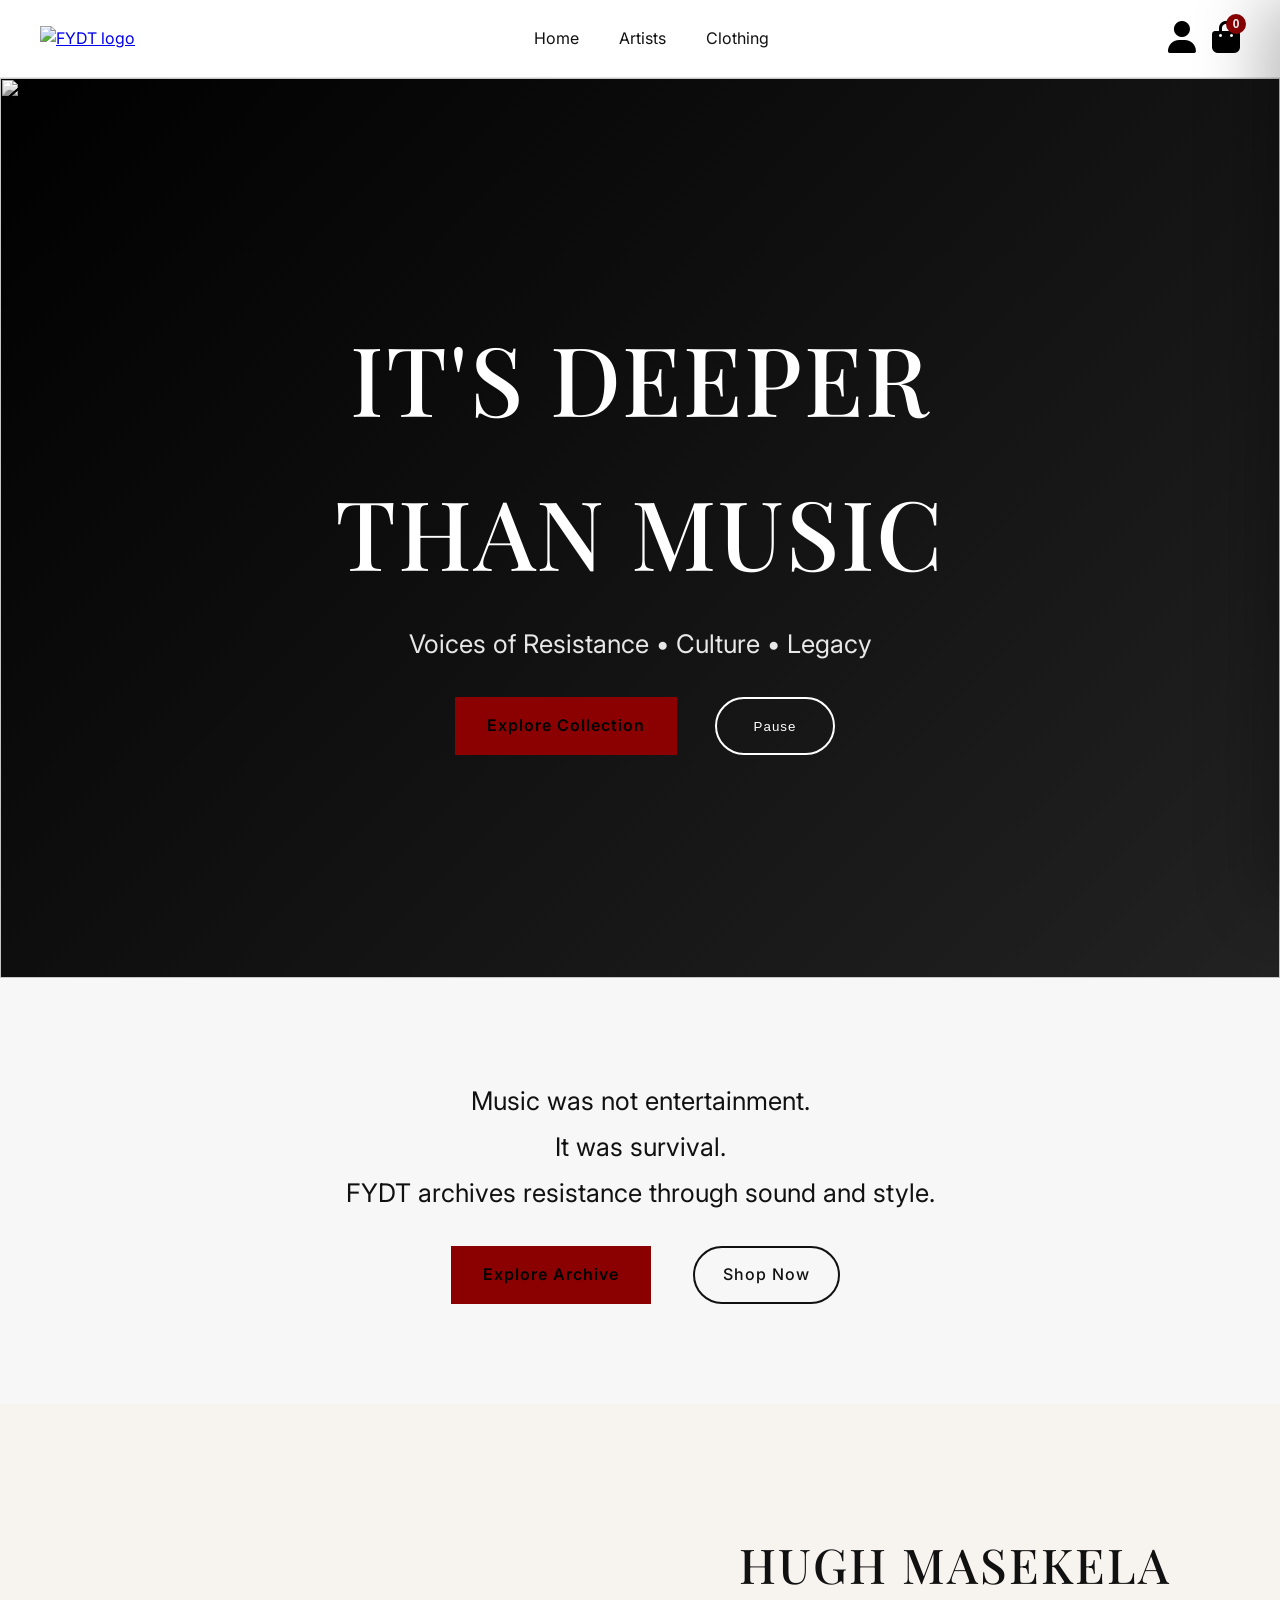
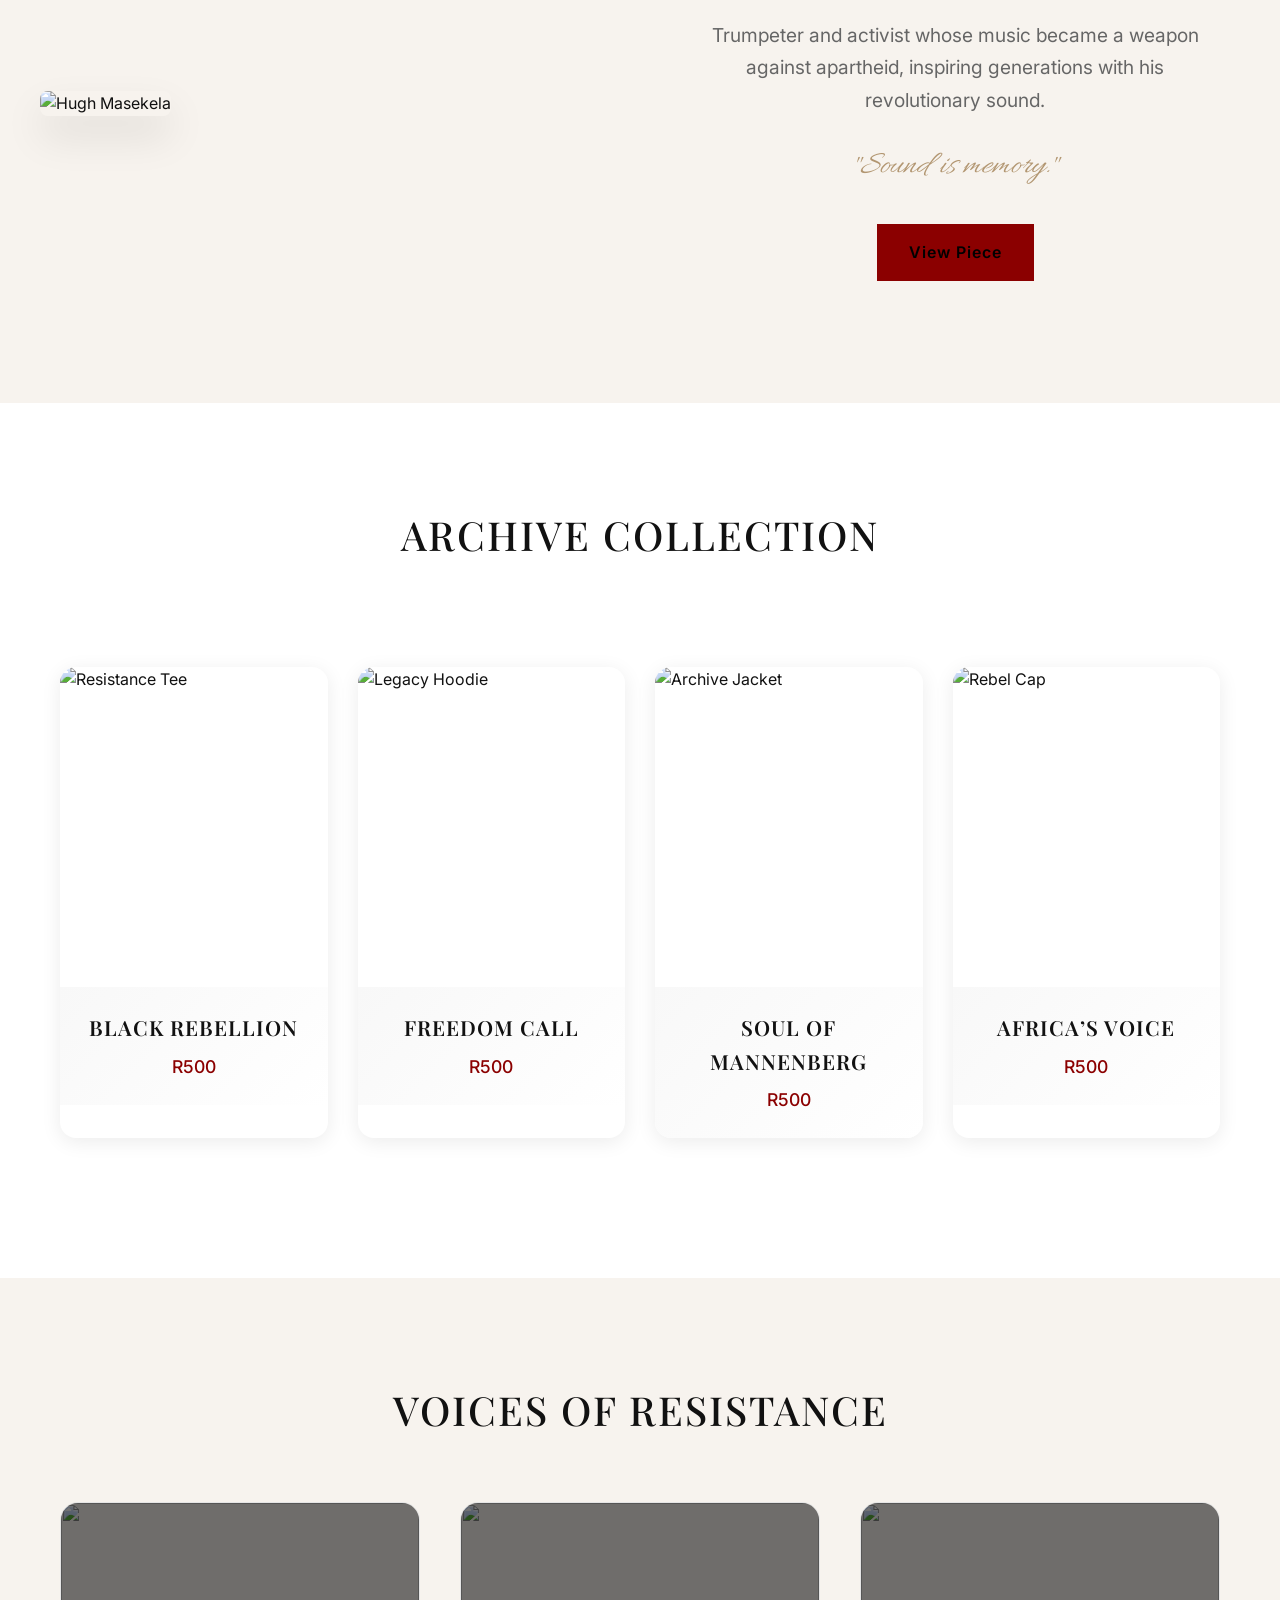
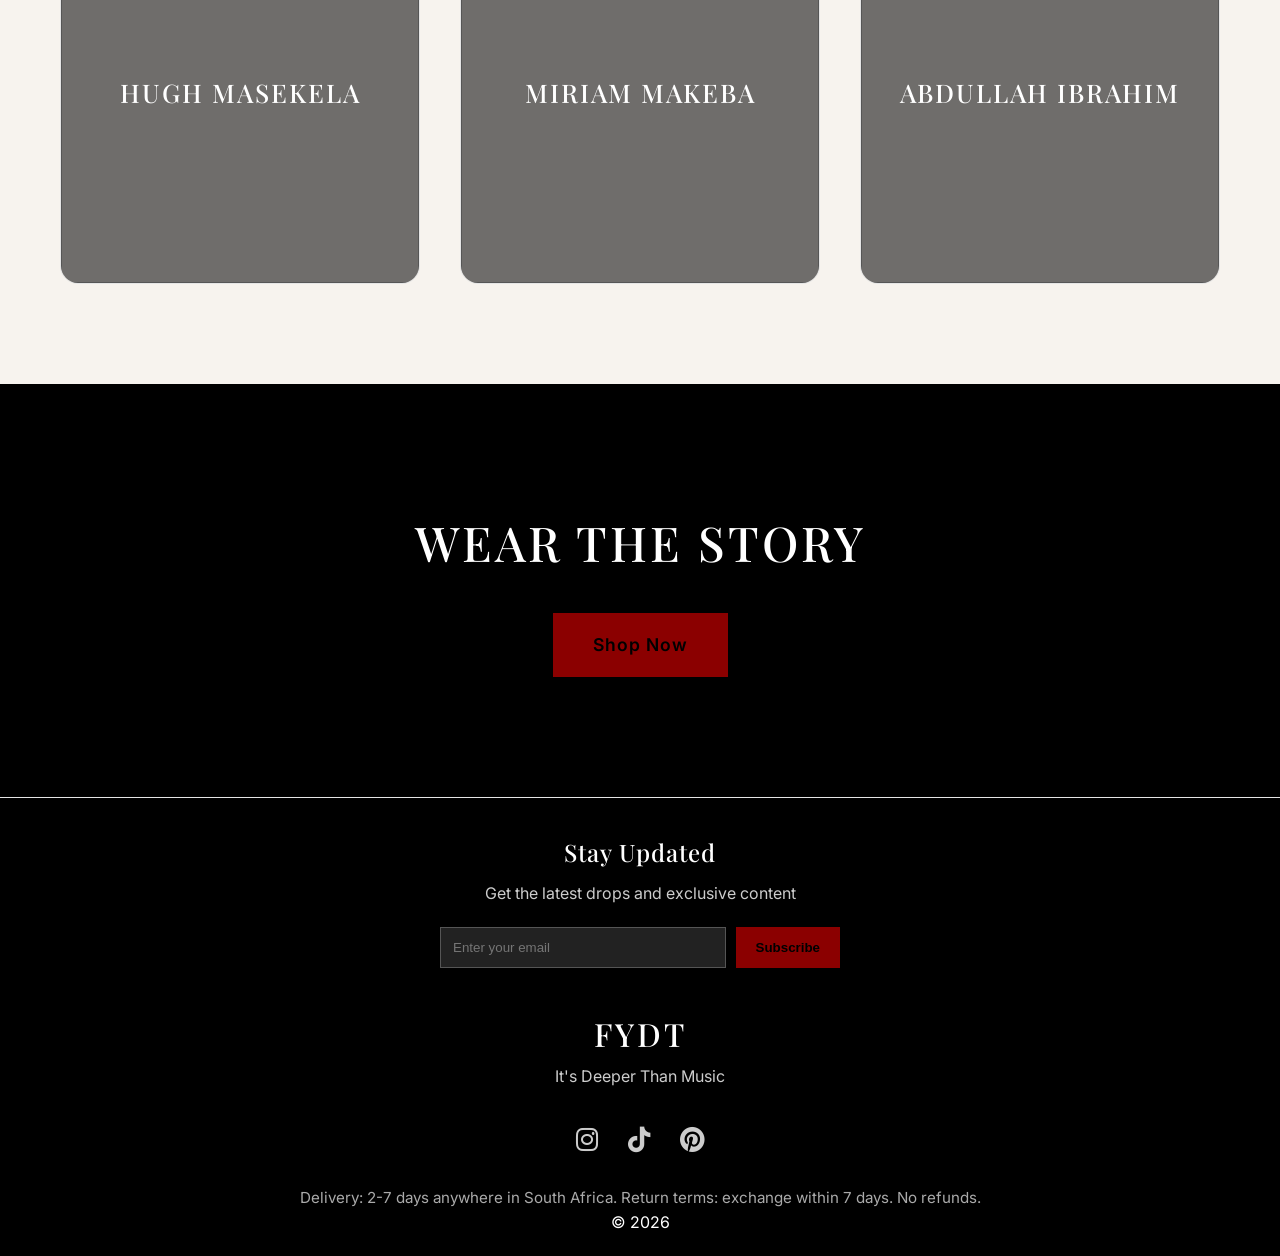
==== commit 0455d6bd: "Hello" ====
--- a/index.html
+++ b/index.html
@@ -5,13 +5,17 @@
 <meta name="viewport" content="width=device-width, initial-scale=1.0">
 <title>FYDT</title>
 <link rel="icon" type="image/png" href="images/Logo/Favicon.png">
+<!-- Fonts: Montserrat for body text, Oswald for headings -->
 <link href="https://fonts.googleapis.com/css2?family=Montserrat:wght@400;500;600&family=Oswald:wght@400;500;700&display=swap" rel="stylesheet">
+<!-- Font Awesome icons -->
 <link rel="stylesheet" href="https://cdnjs.cloudflare.com/ajax/libs/font-awesome/6.5.0/css/all.min.css">
+<!-- Main stylesheet -->
 <link rel="stylesheet" href="styles.css">
 </head>
 
 <body>
 
+<!-- NAVIGATION HEADER -->
 <header class="navbar">
     <a href="index.html" class="logo-link"><img src="images/Logo/Logo.png" alt="FYDT logo"></a>
 
@@ -22,9 +26,11 @@
     </nav>
 
     <div class="navbar-actions">
+        <!-- Sign-in button -->
         <button class="icon-btn" onclick="toggleSignIn()" aria-label="Sign in">
             <i class="fas fa-user"></i>
         </button>
+        <!-- Cart button with item count badge -->
         <button class="icon-btn" onclick="toggleCart()" aria-label="Cart">
             <i class="fas fa-bag-shopping"></i>
             <span id="cart-count" class="cart-count">0</span>
@@ -32,25 +38,30 @@
     </div>
 </header>
 
+<!-- HERO SECTION WITH SLIDESHOW -->
 <section class="small-hero">
     <div class="grainient-bg"></div>
 
+    <!-- Slideshow images -->
     <div class="slides">
         <img src="images/slide1.jpg" class="slide active">
         <img src="images/slide2.jpg" class="slide">
         <img src="images/slide3.jpg" class="slide">
     </div>
 
+    <!-- Hero content overlay -->
     <div class="hero-content">
         <h1>IT'S DEEPER THAN MUSIC</h1>
         <p>Voices of Resistance • Culture • Legacy</p>
         <div class="hero-actions">
             <a href="#collection" class="primary-btn">Explore Collection</a>
+            <!-- Slideshow control button -->
             <button type="button" class="secondary-btn slide-control" onclick="toggleSlidePlay()">Pause</button>
         </div>
     </div>
 </section>
 
+<!-- MISSION STATEMENT -->
 <section class="mission">
     <p class="mission-text">
         Music was not entertainment.<br>
@@ -64,7 +75,7 @@
     </div>
 </section>
 
-<!-- FEATURED ARTIST -->
+<!-- FEATURED ARTIST SECTION -->
 <section id="collection" class="featured-artist">
     <div class="container">
         <div class="artist-split">
@@ -81,33 +92,34 @@
     </div>
 </section>
 
-<!-- PRODUCT GRID -->
+<!-- PRODUCT SHOWCASE GRID -->
 <section class="product-showcase">
     <div class="container">
         <h2>Archive Collection</h2>
         <div class="products-grid">
-            <div class="product-card" data-front="images/clothing/FBF.jpg" data-back="images/clothing/BBF.jpg" data-name="Resistance Tee" data-price="299">
+            <!-- Product cards (static display, no interactivity on index) -->
+            <div class="product-card" data-front="images/clothing/BBF.jpg" data-back="images/clothing/BBF.jpg" data-name="Resistance Tee" data-price="299">
                 <img src="images/clothing/FBF.jpg" alt="Resistance Tee" class="product-img">
                 <div class="product-info">
                     <h3>BLACK REBELLION</h3>
                     <p>R500</p>
                 </div>
             </div>
-            <div class="product-card" data-front="images/clothing/FHM.jpg" data-back="images/clothing/BHM.jpg" data-name="Legacy Hoodie" data-price="399">
+            <div class="product-card" data-front="images/clothing/BHM.jpg" data-back="images/clothing/BHM.jpg" data-name="Legacy Hoodie" data-price="399">
                 <img src="images/clothing/FHM.jpg" alt="Legacy Hoodie" class="product-img">
                 <div class="product-info">
                     <h3>FREEDOM CALL</h3>
                     <p>R500</p>
                 </div>
             </div>
-            <div class="product-card" data-front="images/clothing/FDB.jpg" data-back="images/clothing/BDB.jpg" data-name="Archive Jacket" data-price="599">
+            <div class="product-card" data-front="images/clothing/BDB.jpg" data-back="images/clothing/BDB.jpg" data-name="Archive Jacket" data-price="599">
                 <img src="images/clothing/FDB.jpg" alt="Archive Jacket" class="product-img">
                 <div class="product-info">
                     <h3>SOUL OF MANNENBERG</h3>
                     <p>R500</p>
                 </div>
             </div>
-            <div class="product-card" data-front="images/clothing/FMM.jpg" data-back="images/clothing/BMM.jpg" data-name="Rebel Cap" data-price="249">
+            <div class="product-card" data-front="images/clothing/BMM.jpg" data-back="images/clothing/BMM.jpg" data-name="Rebel Cap" data-price="249">
                 <img src="images/clothing/FMM.jpg" alt="Rebel Cap" class="product-img">
                 <div class="product-info">
                     <h3>AFRICA’S VOICE</h3>
@@ -118,11 +130,12 @@
     </div>
 </section>
 
-<!-- ARTIST GRID -->
+<!-- ARTIST SHOWCASE GRID -->
 <section class="artist-showcase">
     <div class="container">
         <h2>Voices of Resistance</h2>
         <div class="artist-grid">
+            <!-- Artist cards with click to open modal -->
             <div class="artist-card" onclick="openArtistModal(this)" data-name="Hugh Masekela" data-title="Trumpeter • Activist" data-bio="Music was resistance." data-quote="Sound is memory." data-image="images/masekela.jpg">
                 <img src="images/poster/HMP.jpg">
                 <div class="artist-overlay">
@@ -146,7 +159,7 @@
     </div>
 </section>
 
-<!-- CTA SECTION -->
+<!-- CALL TO ACTION SECTION -->
 <section class="cta-section">
     <div class="container">
         <h2>WEAR THE STORY</h2>
@@ -157,16 +170,19 @@
 <!-- SIGN IN MODAL -->
 <div id="signinModalOverlay" class="signin-modal-overlay">
     <div class="signin-modal">
+        <!-- Close button -->
         <button class="close-signin" onclick="closeSignIn()">&times;</button>
         <div class="signin-logo">
             <img src="images/Logo/Logo.png" alt="FYDT logo">
         </div>
         <h2>Sign In</h2>
+        <!-- Sign-in form -->
         <form class="signin-form" onsubmit="handleSignIn(event)">
             <input type="email" placeholder="Email" required>
             <input type="password" placeholder="Password" required>
             <button type="submit" class="signin-btn">Sign In</button>
         </form>
+        <!-- Sign-in status display -->
         <div id="signinStatus" class="signin-status" style="display:none;">
             <span id="signinStatusText"></span>
             <button type="button" class="secondary-btn" onclick="handleSignOut()">Sign Out</button>
@@ -175,7 +191,28 @@
     </div>
 </div>
 
-<!-- ================= CART ================= -->
+<!-- ARTIST MODAL -->
+<div id="artistModalOverlay" class="artist-modal-overlay">
+    <div class="artist-modal">
+        <!-- Close button -->
+        <button class="close-modal" onclick="closeArtistModal()">&times;</button>
+        <div class="artist-modal-image">
+            <img id="modalImage" src="" alt="">
+        </div>
+        <div class="artist-modal-content">
+            <h2 id="modalName"></h2>
+            <div class="artist-details">
+                <p><strong>Title:</strong> <span id="modalTitle"></span></p>
+            </div>
+            <p id="modalBio"></p>
+            <p class="artist-modal-quote" id="modalQuote"></p>
+            <!-- Add poster to cart button -->
+            <button class="add-poster-btn" onclick="addToCart('Poster', 150, 'Standard', 'One Size', '')">Add Poster – R150</button>
+        </div>
+    </div>
+</div>
+
+<!-- CART SIDEBAR -->
 <div id="cartOverlay" class="cart-overlay-bg" onclick="closeCart()"></div>
 
 <div id="cartDrawer" class="cart-drawer">
@@ -184,15 +221,21 @@
         <button class="close-cart" onclick="closeCart()">&times;</button>
     </div>
     <div class="cart-content">
+        <!-- Cart items will be inserted here -->
         <div id="cartItems"></div>
+        <!-- Cart total -->
         <div class="cart-total">
             <h3 id="total">Total: R0</h3>
         </div>
+        <!-- Checkout button -->
         <button class="checkout-btn" onclick="payNow()">Checkout with PayFast</button>
+        
     </div>
 </div>
 
+<!-- FOOTER -->
 <footer> 
+    <!-- Newsletter signup -->
     <div class="newsletter">
         <h3>Stay Updated</h3>
         <p>Get the latest drops and exclusive content</p>
@@ -202,11 +245,13 @@
         </form>
     </div>
 
+    <!-- Brand and tagline -->
     <div class="footer-brand">
         <h3>FYDT</h3>
         <p class="footer-tagline">It's Deeper Than Music</p>
     </div>
 
+    <!-- Social media links -->
     <div class="socials">
         <!-- Instagram -->
         <a href="https://www.instagram.com/finnyoudidthis?igsh=am9paG94Zzg5OW44" target="_blank">
@@ -224,12 +269,14 @@
         </a> 
     </div> 
 
+    <!-- Terms and copyright -->
     <div class="footer-terms">
         Delivery: 2-7 days anywhere in South Africa. Return terms: exchange within 7 days. No refunds.
     </div>
     <p>© 2026</p> 
 </footer>
 
+<!-- Main JavaScript file -->
 <script src="script.js"></script>
 </body>
 </html>
--- a/styles.css
+++ b/styles.css
@@ -1342,3 +1342,550 @@
 .close-signin:hover {
     color: #000;
 }
+.sheet-overlay {
+    position: fixed;
+    inset: 0;
+    background: rgba(0,0,0,0.7);
+    display: none;
+    z-index: 2999;
+}
+
+.sheet-overlay.active {
+    display: block;
+}
+
+img {
+    image-rendering: auto;
+    max-width: 100%;
+    height: auto;
+}
+@media (max-width: 768px) {
+
+    /* NAVBAR FIX */
+    .navbar {
+        padding: 12px 16px;
+    }
+
+    .logo-link img {
+        height: 28px;
+    }
+
+    nav {
+        gap: 16px;
+    }
+
+    .nav-link {
+        font-size: 0.85rem;
+    }
+
+    .icon-btn {
+        font-size: 1.4rem;
+    }
+
+    /* HERO TEXT */
+    .hero-content h1 {
+        font-size: 2.2rem;
+    }
+
+    .hero-content p {
+        font-size: 1rem;
+    }
+
+    /* GRID FIX */
+    .products-grid {
+        grid-template-columns: repeat(2, 1fr);
+        gap: 16px;
+    }
+
+    .product-img {
+        height: 200px;
+    }
+
+    /* ARTISTS */
+    .artist-grid {
+        grid-template-columns: 1fr;
+    }
+
+  
+
+}
+@media (max-width: 768px) {
+
+    .artist-modal,
+    .product-sheet {
+        width: 95%;
+        max-height: 90vh;
+        flex-direction: column;
+        border-radius: 14px;
+    }
+
+    .artist-modal-image,
+    .product-sheet img {
+        width: 100%;
+        height: 200px;
+        min-height: 200px;
+    }
+
+    .artist-modal-content,
+    .sheet-content {
+        width: 100%;
+        padding: 16px;
+    }
+
+    .artist-modal-content h2,
+    .sheet-content h2 {
+        font-size: 1.2rem;
+    }
+
+    .artist-modal-content p {
+        font-size: 0.9rem;
+    }
+}
+
+.mini-cart-icon {
+    position: absolute;
+    top: 10px;
+    right: 10px;
+    width: 38px;
+    height: 38px;
+    background: rgba(0,0,0,0.75);
+    color: #fff;
+    border-radius: 50%;
+    display: flex;
+    align-items: center;
+    justify-content: center;
+    font-size: 14px;
+    opacity: 0;
+    transition: 0.3s;
+}
+
+.product-card:hover .mini-cart-icon {
+    opacity: 1;
+}
+
+@media (max-width: 768px) {
+    .mini-cart-icon {
+        opacity: 1;
+        width: 34px;
+        height: 34px;
+    }
+}
+.product-sheet img {
+    object-fit: cover;
+    max-height: 220px;
+}
+@media (max-width: 768px) {
+
+    /* PRODUCT SHEET MOBILE FIX */
+    .product-sheet {
+        flex-direction: column;
+        width: 95%;
+        max-height: 90vh;
+    }
+
+    .product-sheet img {
+        width: 100%;
+        height: 260px;
+    }
+
+    .sheet-content {
+        width: 100%;
+        padding: 20px;
+    }
+
+    /* ARTIST MODAL MOBILE FIX */
+    .artist-modal {
+        flex-direction: column;
+        width: 95%;
+        max-height: 90vh;
+    }
+
+    .artist-modal-image {
+        width: 100%;
+        min-height: 220px;
+    }
+
+    .artist-modal-content {
+        width: 100%;
+        padding: 20px;
+    }
+}
+/* ===============================
+   MOBILE FIX: 1 PRODUCT PER ROW
+   =============================== */
+@media (max-width: 768px) {
+
+    .products-grid {
+        grid-template-columns: 1fr !important;
+        gap: 20px;
+        padding: 20px 15px;
+    }
+
+    .product-card {
+        width: 100%;
+    }
+
+    .product-card img {
+        height: 320px;
+        object-fit: cover;
+    }
+}
+/* ===============================
+   FYDT MOBILE LUXURY FEED UPGRADE
+   =============================== */
+@media (max-width: 768px) {
+
+    /* Single column + spacing like a catalog */
+    .products-grid {
+        grid-template-columns: 1fr !important;
+        gap: 28px;
+        padding: 20px 14px;
+    }
+
+    /* Card becomes more premium */
+    .product-card {
+        border-radius: 18px;
+        overflow: hidden;
+        box-shadow: 0 10px 25px rgba(0,0,0,0.08);
+        transition: transform 0.3s ease;
+    }
+
+    .product-card:active {
+        transform: scale(0.98);
+    }
+
+    /* Image becomes hero-style */
+    .product-card img {
+        height: 420px;
+        width: 100%;
+        object-fit: cover;
+    }
+
+    /* Info feels like a label, not clutter */
+    .product-info {
+        padding: 18px;
+        text-align: left;
+        background: #fff;
+    }
+
+    .product-info h3 {
+        font-size: 1.1rem;
+        letter-spacing: 1px;
+    }
+
+    .product-info p {
+        font-size: 1rem;
+    }
+
+    /* Cart icon cleaner on mobile */
+    .cart-overlay {
+        width: 42px;
+        height: 42px;
+        top: 14px;
+        right: 14px;
+    }
+}
+@media (max-width: 768px) {
+    html {
+        scroll-behavior: smooth;
+    }
+
+    body {
+        -webkit-tap-highlight-color: transparent;
+    }
+}
+
+/* ===============================
+   🔥 FYDT MOBILE + CART UPGRADE PATCH
+   (NON-DESTRUCTIVE FIX LAYER)
+   =============================== */
+
+/* ===============================
+   1. MOBILE FEED FIX (CLEAN LUXURY SCROLL)
+   =============================== */
+@media (max-width: 768px) {
+
+    .products-grid {
+        grid-template-columns: 1fr !important;
+        gap: 26px;
+        padding: 16px 12px;
+    }
+
+    .product-card {
+        border-radius: 20px;
+        overflow: hidden;
+        box-shadow: 0 12px 28px rgba(0,0,0,0.08);
+    }
+
+    .product-card img {
+        height: 380px;
+        object-fit: cover;
+    }
+
+    .product-info {
+        padding: 16px 14px;
+        text-align: left;
+    }
+
+    .product-info h3 {
+        font-size: 1.05rem;
+    }
+
+    .product-info p {
+        font-size: 0.95rem;
+    }
+
+    /* mini cart icon always visible (mobile UX fix) */
+    .mini-cart-icon {
+        opacity: 1 !important;
+        width: 40px;
+        height: 40px;
+    }
+}
+
+/* ===============================
+   2. PRODUCT SHEET MOBILE FIX (NO CUT OFF)
+   =============================== */
+@media (max-width: 768px) {
+
+    .product-sheet {
+        flex-direction: column !important;
+        width: 94%;
+        max-height: 88vh;
+        border-radius: 18px;
+    }
+
+    .product-sheet img {
+        width: 100%;
+        height: 240px !important;
+        object-fit: cover;
+    }
+
+    .sheet-content {
+        width: 100%;
+        padding: 18px;
+    }
+
+    .sheet-content h2 {
+        font-size: 1.1rem;
+    }
+
+    .sheet-content p {
+        font-size: 0.95rem;
+    }
+
+    .options button {
+        padding: 10px 16px;
+        font-size: 0.85rem;
+    }
+}
+
+/* ===============================
+   3. ARTIST MODAL MOBILE FIX (NO OVERFLOW)
+   =============================== */
+@media (max-width: 768px) {
+
+    .artist-modal {
+        flex-direction: column;
+        width: 94%;
+        max-height: 88vh;
+        border-radius: 18px;
+        overflow: hidden;
+    }
+
+    .artist-modal-image {
+        width: 100%;
+        min-height: 200px;
+    }
+
+    .artist-modal-content {
+        width: 100%;
+        padding: 18px;
+    }
+
+    .artist-modal-content h2 {
+        font-size: 1.2rem;
+    }
+
+    .artist-modal-content p {
+        font-size: 0.9rem;
+        line-height: 1.5;
+    }
+}
+
+/* ===============================
+   4. 🛒 CART DRAWER – SHOPIFY-STYLE UPGRADE
+   =============================== */
+
+/* smoother feel */
+.cart-drawer {
+    border-left: none;
+    box-shadow: -20px 0 60px rgba(0,0,0,0.25);
+    backdrop-filter: blur(10px);
+}
+
+/* header upgrade */
+.cart-header {
+    background: linear-gradient(135deg, var(--accent), #111);
+    padding: 28px 24px;
+}
+
+/* cart items spacing */
+.cart-item {
+    padding: 18px 0;
+    border-bottom: 1px solid #f2f2f2;
+}
+
+/* hover feel like Shopify */
+.cart-item:hover {
+    background: #fafafa;
+    transform: translateX(2px);
+    transition: 0.2s ease;
+}
+
+/* image upgrade */
+.cart-item img {
+    width: 64px;
+    height: 64px;
+    border-radius: 10px;
+    object-fit: cover;
+}
+
+/* remove button modern */
+.cart-item-remove,
+.cart-item button {
+    background: #fff;
+    border: 1px solid #eee;
+    width: 34px;
+    height: 34px;
+    border-radius: 50%;
+    font-size: 14px;
+    cursor: pointer;
+    transition: 0.2s;
+}
+
+.cart-item-remove:hover,
+.cart-item button:hover {
+    background: #ffeded;
+    border-color: #ffcccc;
+}
+
+/* total section upgrade */
+.cart-total {
+    background: #fafafa;
+    border-radius: 12px;
+    padding: 16px;
+}
+
+/* checkout button premium */
+.checkout-btn {
+    background: linear-gradient(135deg, var(--accent), #b00020);
+    border-radius: 12px;
+    font-weight: 700;
+    letter-spacing: 1px;
+}
+
+.checkout-btn:active {
+    transform: scale(0.98);
+}
+
+/* ===============================
+   5. MOBILE TOUCH IMPROVEMENTS
+   =============================== */
+@media (max-width: 768px) {
+
+    body {
+        -webkit-tap-highlight-color: transparent;
+    }
+
+    .product-card:active {
+        transform: scale(0.98);
+    }
+
+    .mini-cart-icon {
+        box-shadow: 0 6px 14px rgba(0,0,0,0.2);
+    }
+}
+
+/* ===============================
+   🔥 CHECKOUT SYSTEM (SHOPIFY STYLE)
+   =============================== */
+
+.checkout-overlay {
+    position: fixed;
+    inset: 0;
+    background: rgba(0,0,0,0.75);
+    display: none;
+    z-index: 5000;
+    align-items: center;
+    justify-content: center;
+}
+
+.checkout-overlay.active {
+    display: flex;
+}
+
+.checkout-modal {
+    width: 92%;
+    max-width: 520px;
+    background: #fff;
+    border-radius: 18px;
+    padding: 20px;
+    position: relative;
+    max-height: 90vh;
+    overflow-y: auto;
+}
+
+/* steps */
+.checkout-steps {
+    display: flex;
+    justify-content: space-between;
+    margin-bottom: 20px;
+    font-size: 0.75rem;
+    color: #999;
+}
+
+.checkout-steps .step.active {
+    color: var(--accent);
+    font-weight: 600;
+}
+
+/* step system */
+.checkout-step {
+    display: none;
+    animation: fadeInUp 0.4s ease;
+}
+
+.checkout-step.active {
+    display: block;
+}
+
+/* inputs */
+.checkout-step input {
+    width: 100%;
+    padding: 12px;
+    margin-bottom: 10px;
+    border: 1px solid #ddd;
+    border-radius: 10px;
+}
+
+/* payment box */
+.payment-box {
+    background: #f7f7f7;
+    padding: 14px;
+    border-radius: 10px;
+    margin-bottom: 20px;
+    font-size: 0.9rem;
+}
+
+/* close */
+.close-checkout {
+    position: absolute;
+    top: 10px;
+    right: 12px;
+    background: none;
+    border: none;
+    font-size: 28px;
+    cursor: pointer;
+}
+
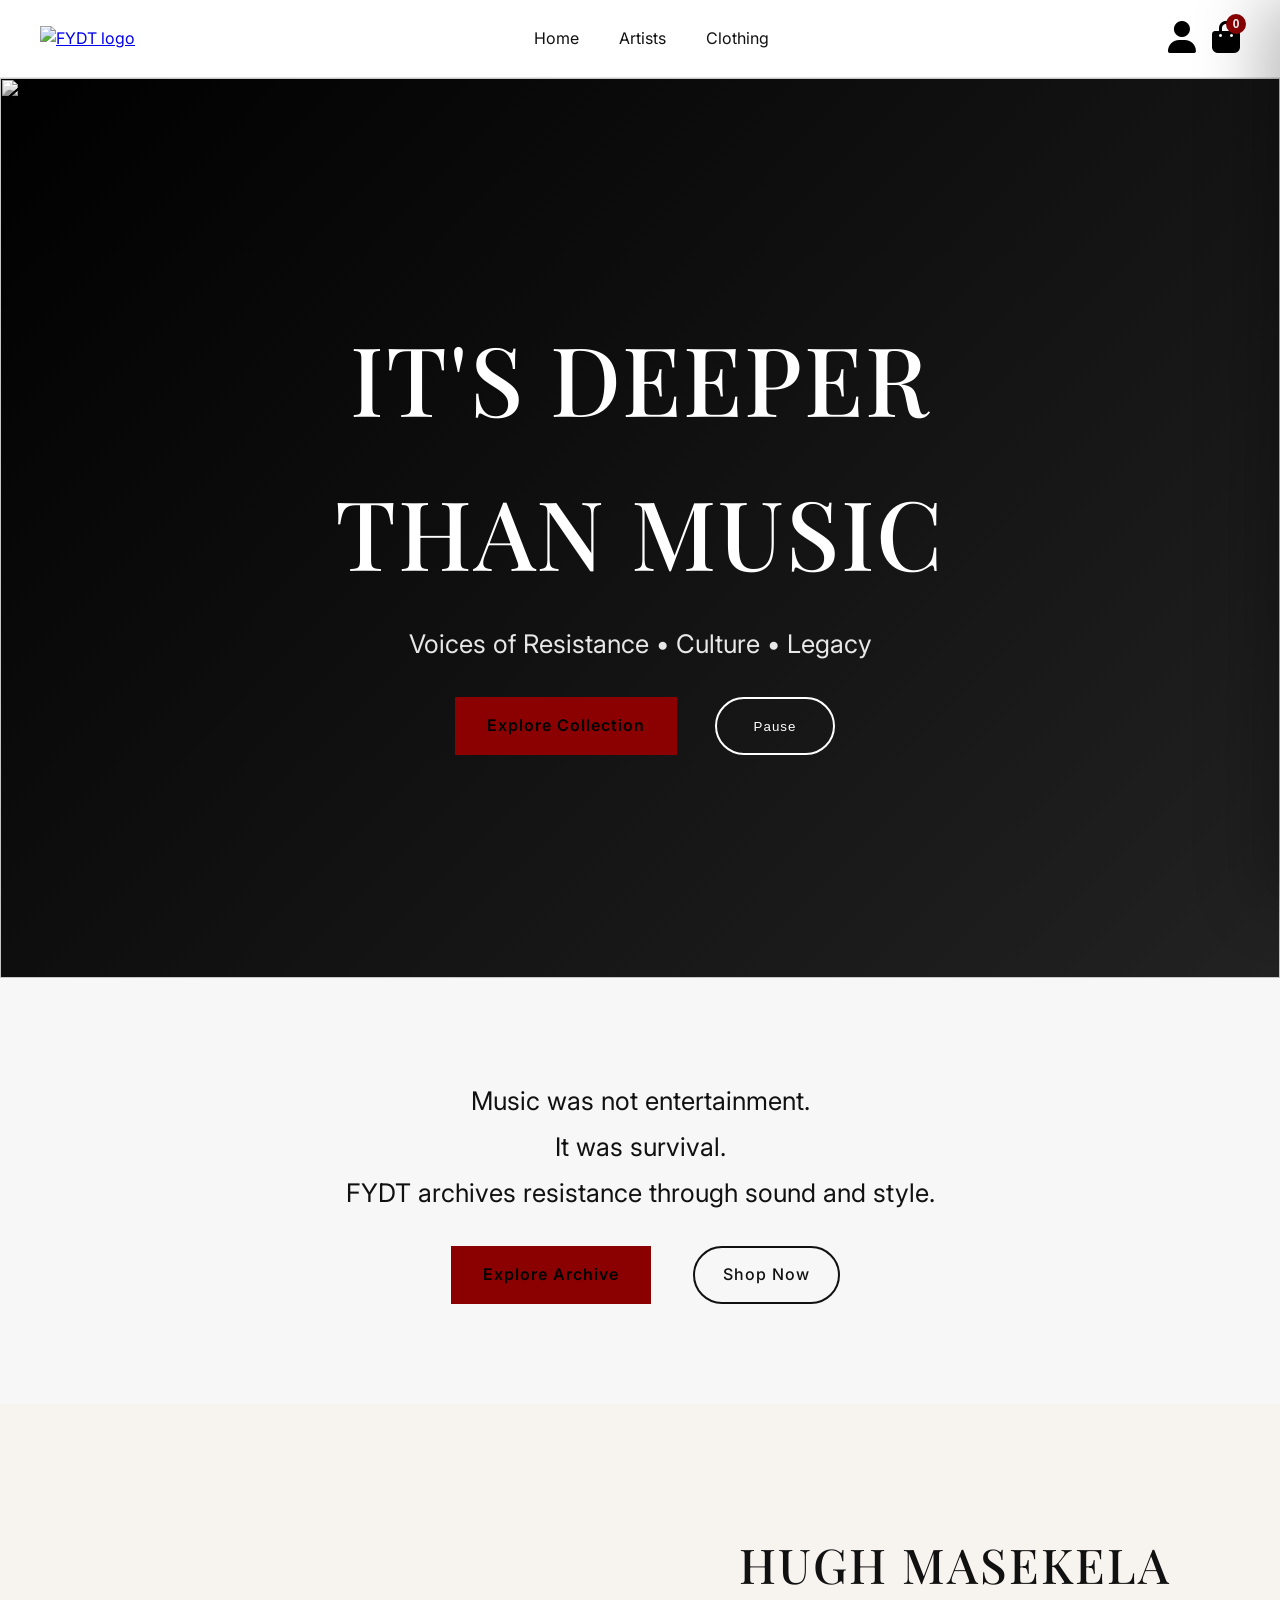
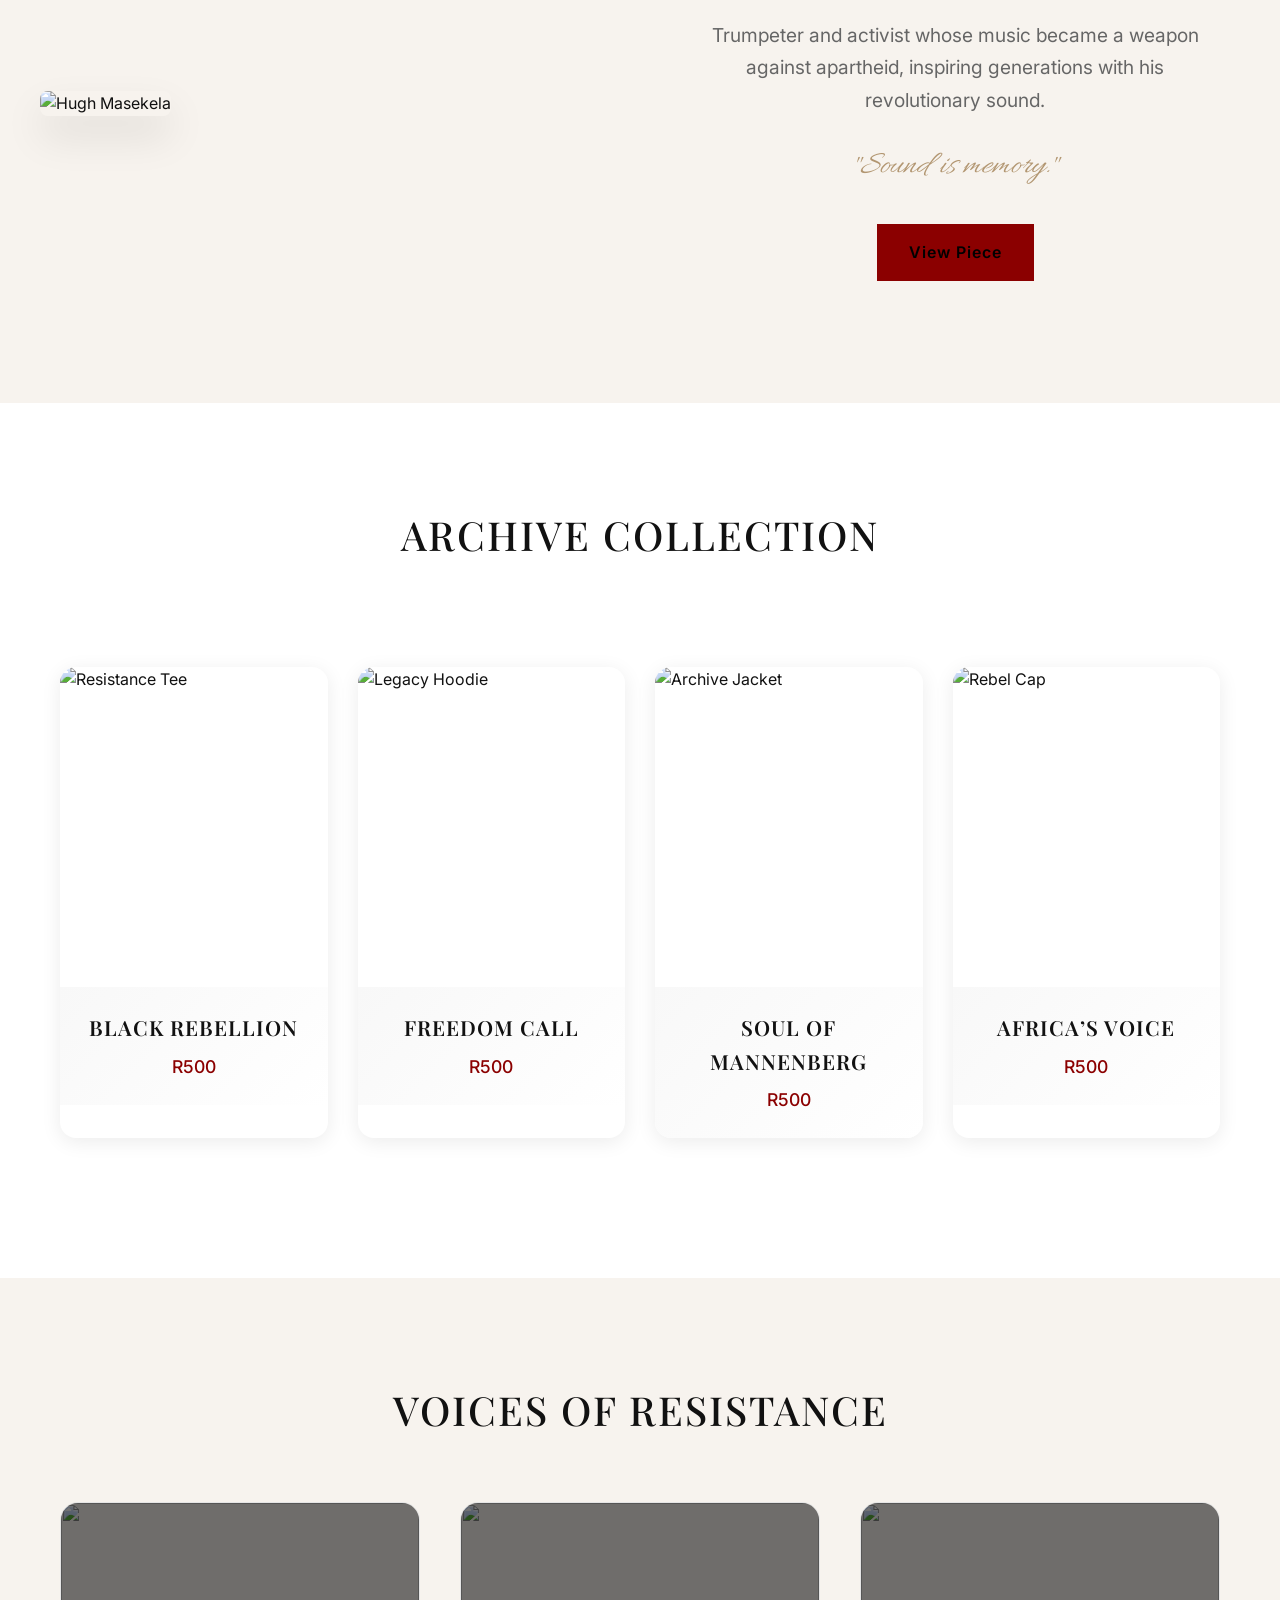
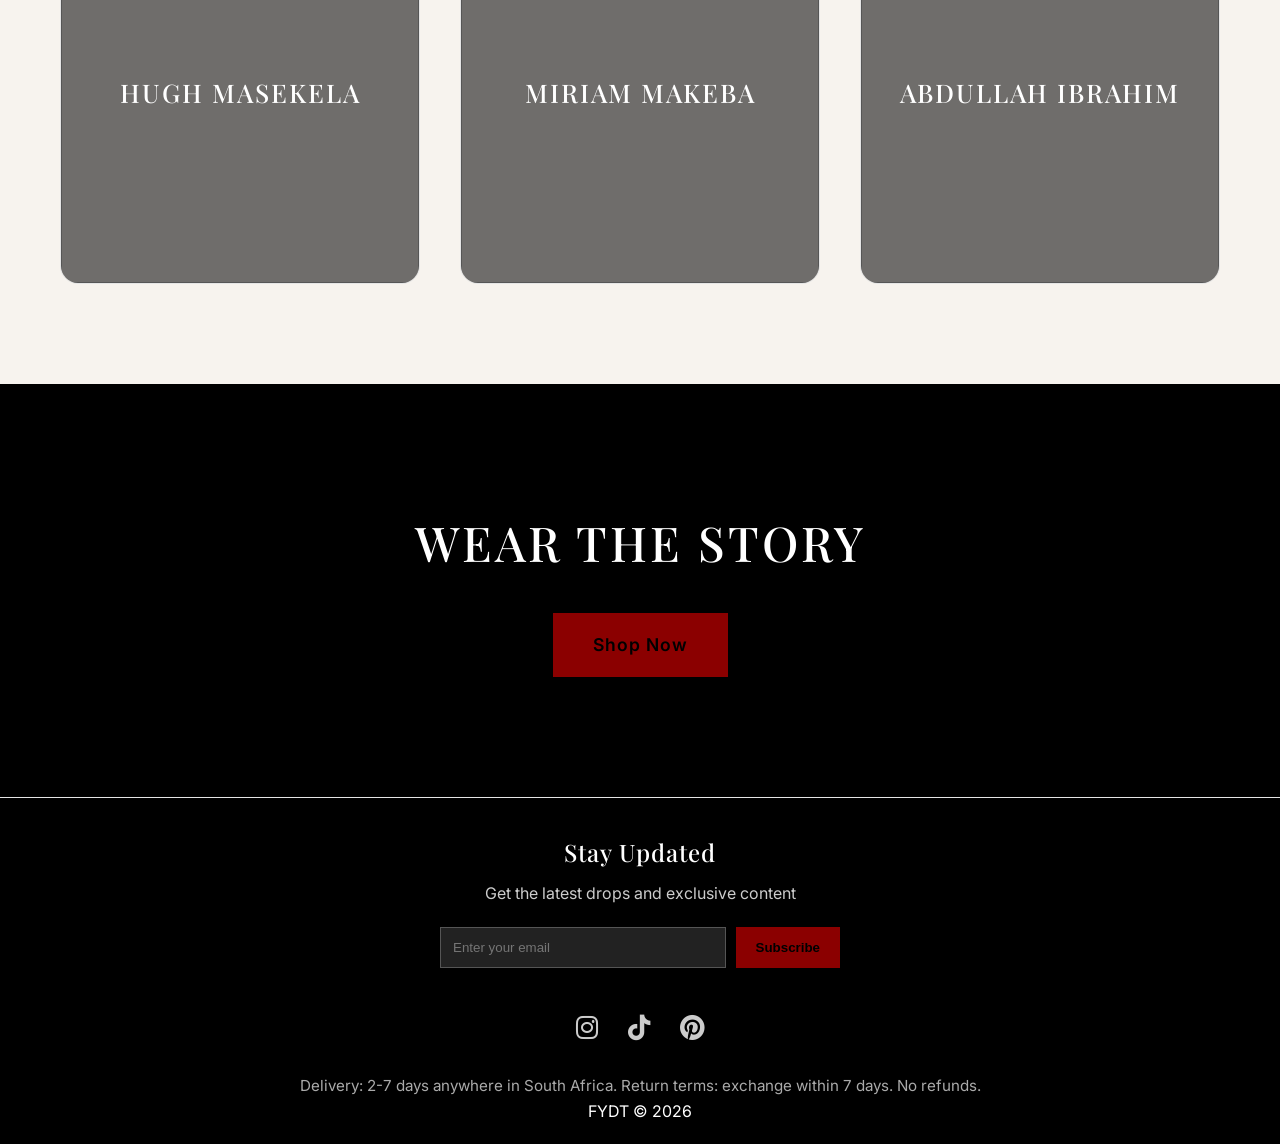
==== commit 92eefa05: "Mxm" ====
--- a/index.html
+++ b/index.html
@@ -233,9 +233,8 @@
     </div>
 </div>
 
-<!-- FOOTER -->
-<footer> 
-    <!-- Newsletter signup -->
+<!-- ================= FOOTER ================= -->
+<footer>
     <div class="newsletter">
         <h3>Stay Updated</h3>
         <p>Get the latest drops and exclusive content</p>
@@ -245,35 +244,28 @@
         </form>
     </div>
 
-    <!-- Brand and tagline -->
-    <div class="footer-brand">
-        <h3>FYDT</h3>
-        <p class="footer-tagline">It's Deeper Than Music</p>
-    </div>
-
-    <!-- Social media links -->
     <div class="socials">
         <!-- Instagram -->
         <a href="https://www.instagram.com/finnyoudidthis?igsh=am9paG94Zzg5OW44" target="_blank">
             <i class="fab fa-instagram"></i>
-        </a> 
+        </a>
 
         <!-- TikTok -->
         <a href="https://www.tiktok.com/@finnyoudidthis?_r=1&_t=ZS-95aFobzs3Ij" target="_blank">
             <i class="fab fa-tiktok"></i>
-        </a> 
+        </a>
 
         <!-- Pinterest -->
         <a href="https://pin.it/3e8Nqt78H" target="_blank">
             <i class="fab fa-pinterest"></i>
-        </a> 
-    </div> 
-
-    <!-- Terms and copyright -->
+        </a>
+    </div>
+
     <div class="footer-terms">
         Delivery: 2-7 days anywhere in South Africa. Return terms: exchange within 7 days. No refunds.
     </div>
-    <p>© 2026</p> 
+
+    <p>FYDT © 2026</p>
 </footer>
 
 <!-- Main JavaScript file -->
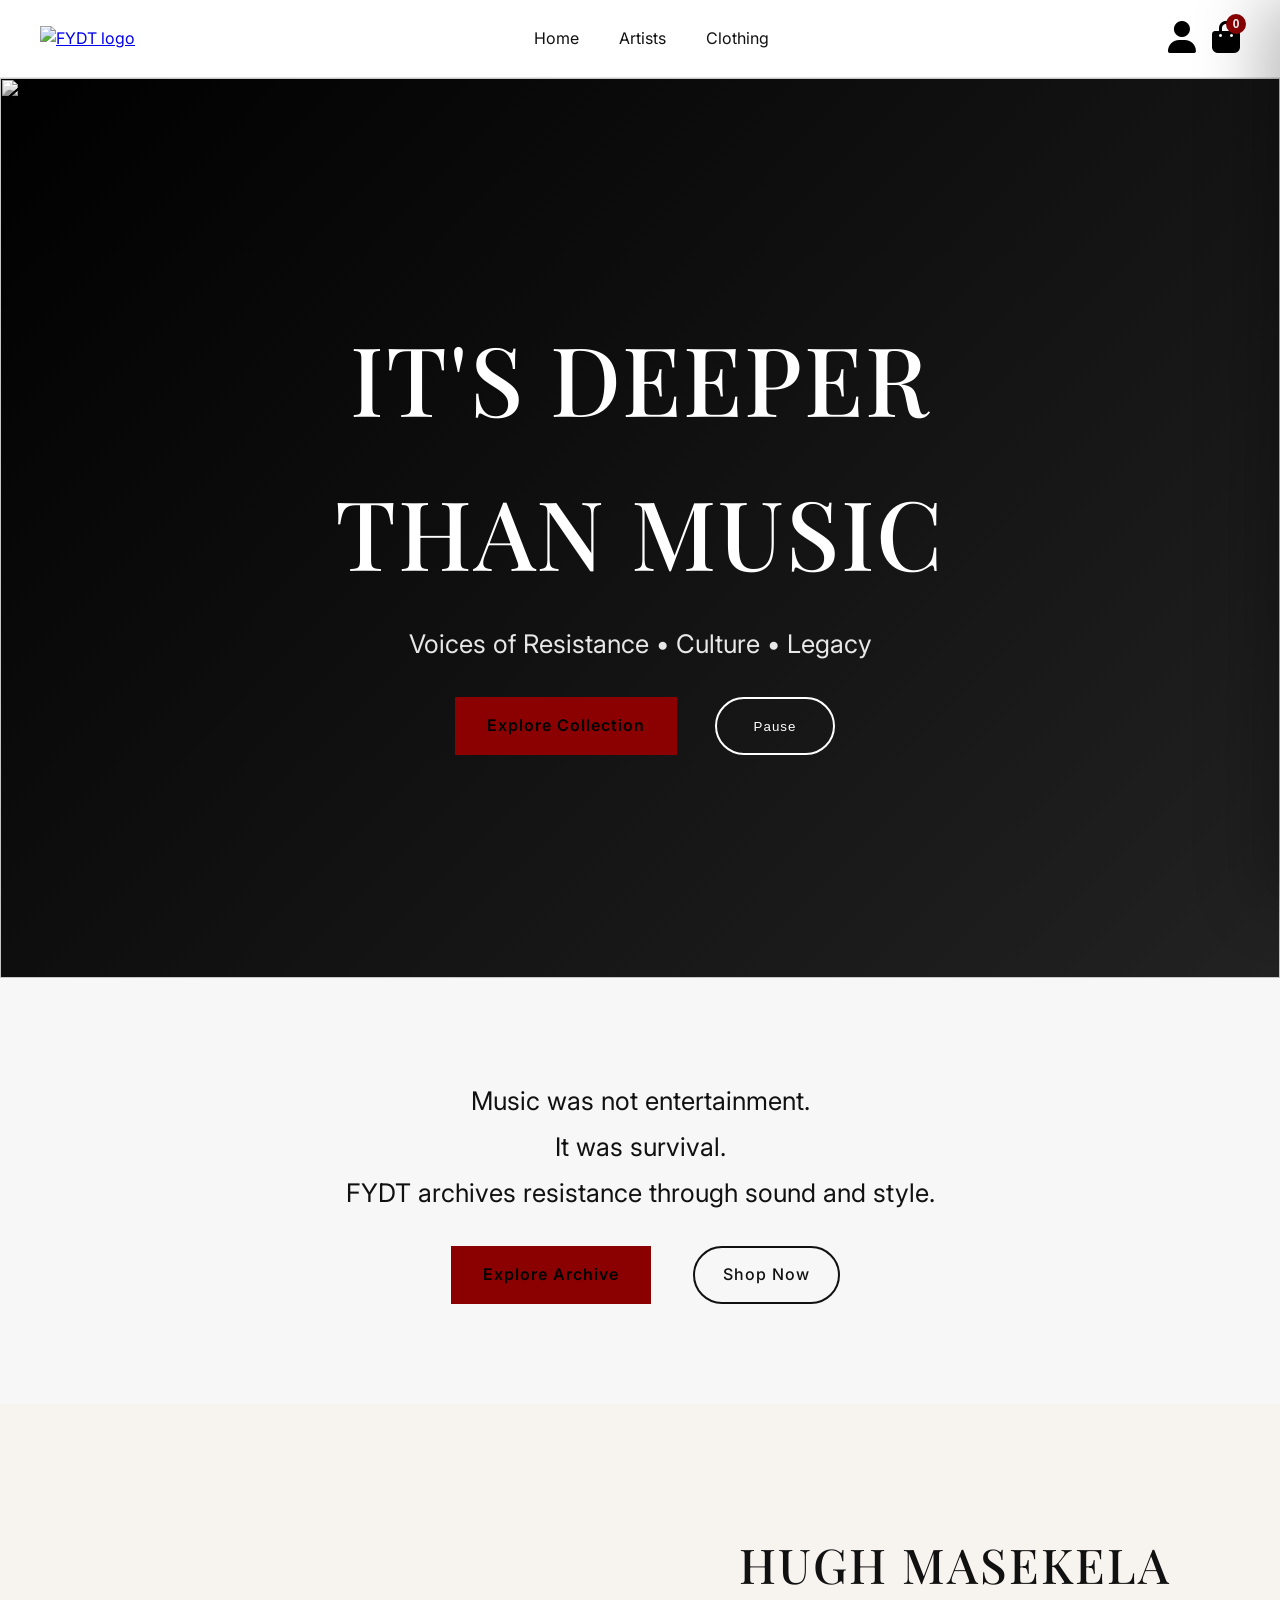
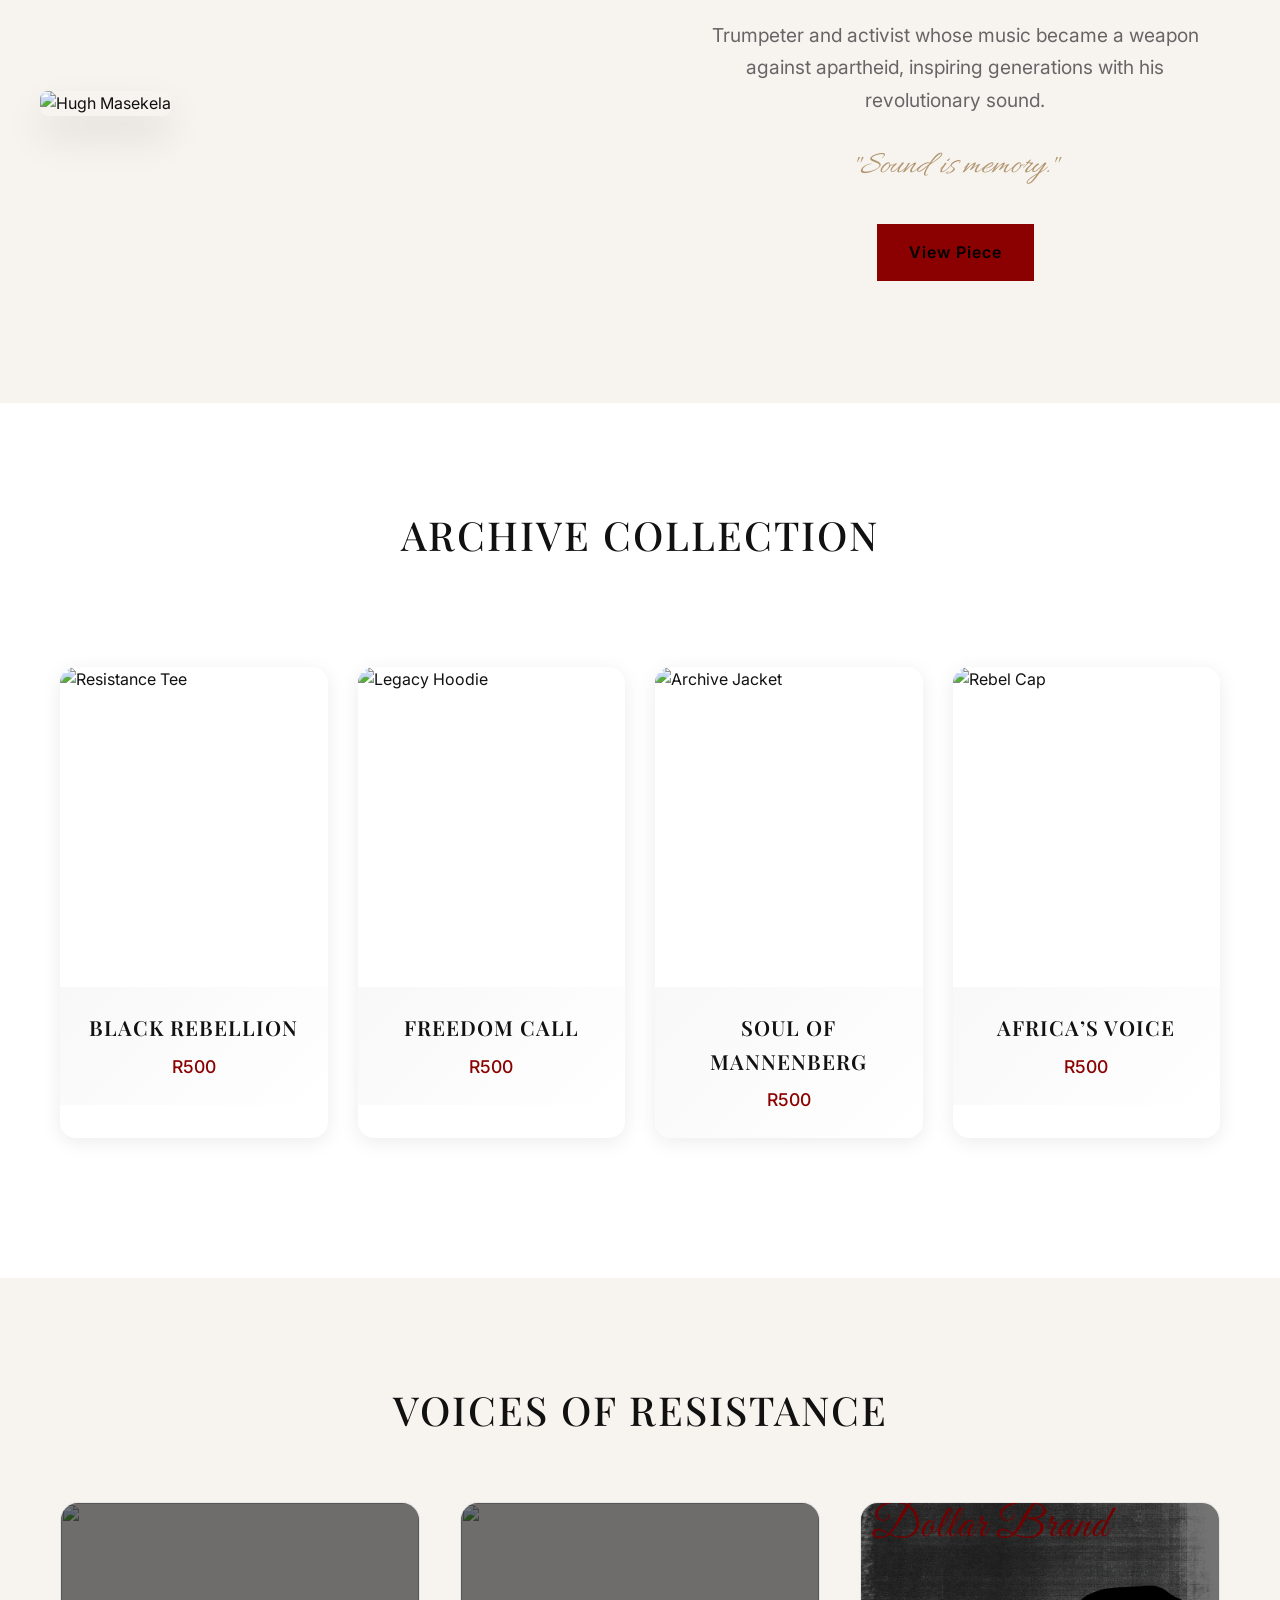
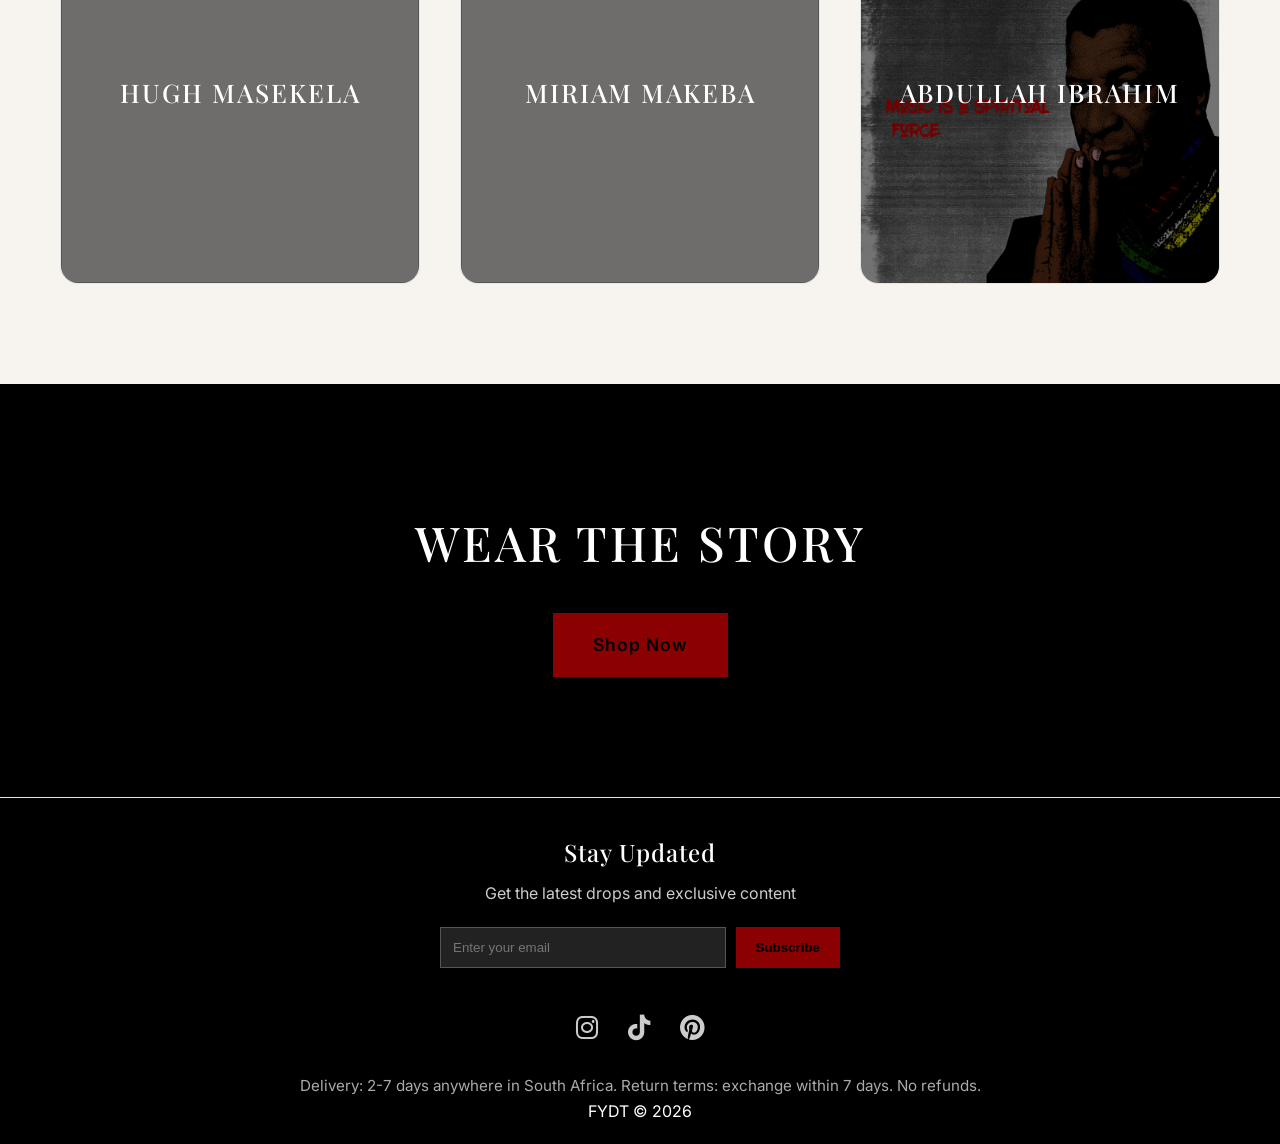
==== commit e9287e06: "Fixed the images" ====
--- a/index.html
+++ b/index.html
@@ -150,7 +150,7 @@
             </div>
             <div class="artist-card" onclick="openArtistModal(this)" data-name="Abdullah Ibrahim" data-title="Pianist • Composer" 
             data-bio="Jazz legend who bridged continents with melody." data-quote="Music is the universal language of mankind." data-image="images/poster/BDP.jpg">
-                <img src="images/poster/BDP.jpg">
+                <img src="Images\poster\BDP.jpg">
                 <div class="artist-overlay">
                     <h3>Abdullah Ibrahim</h3>
                 </div>
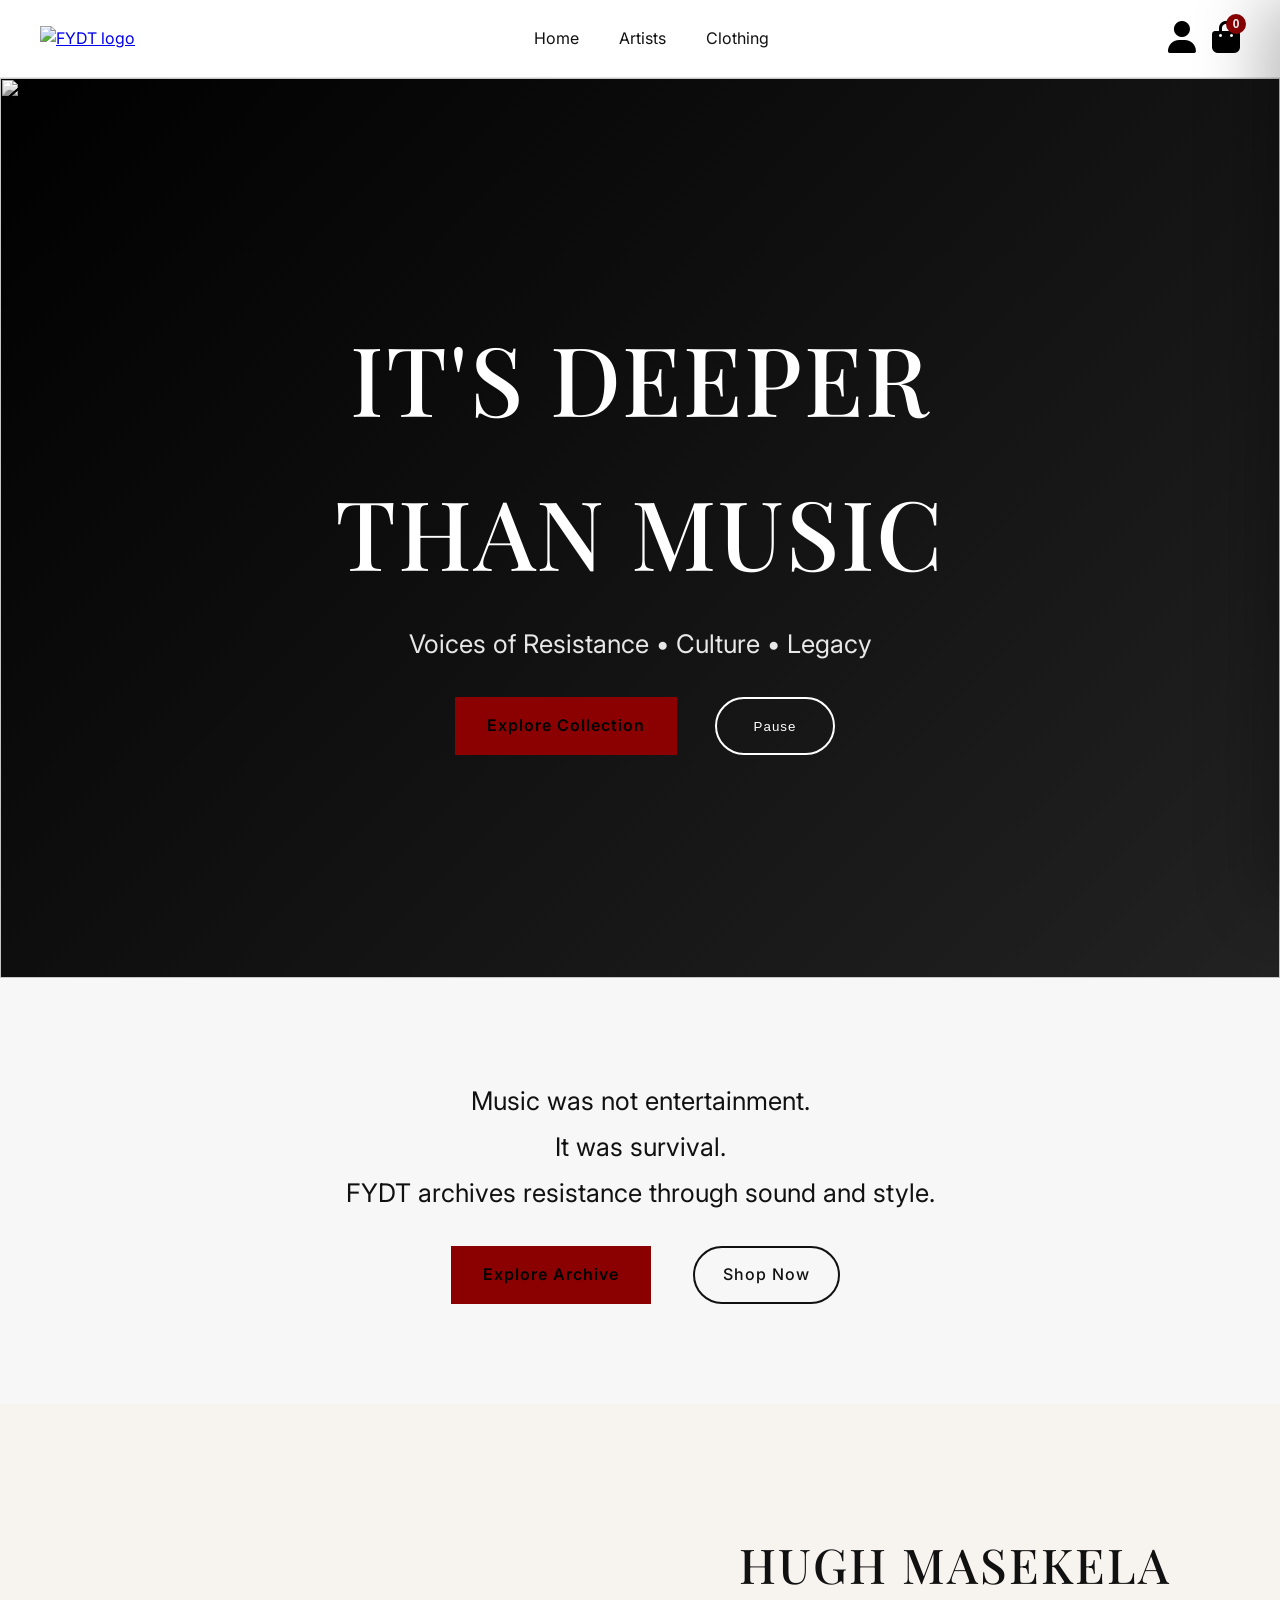
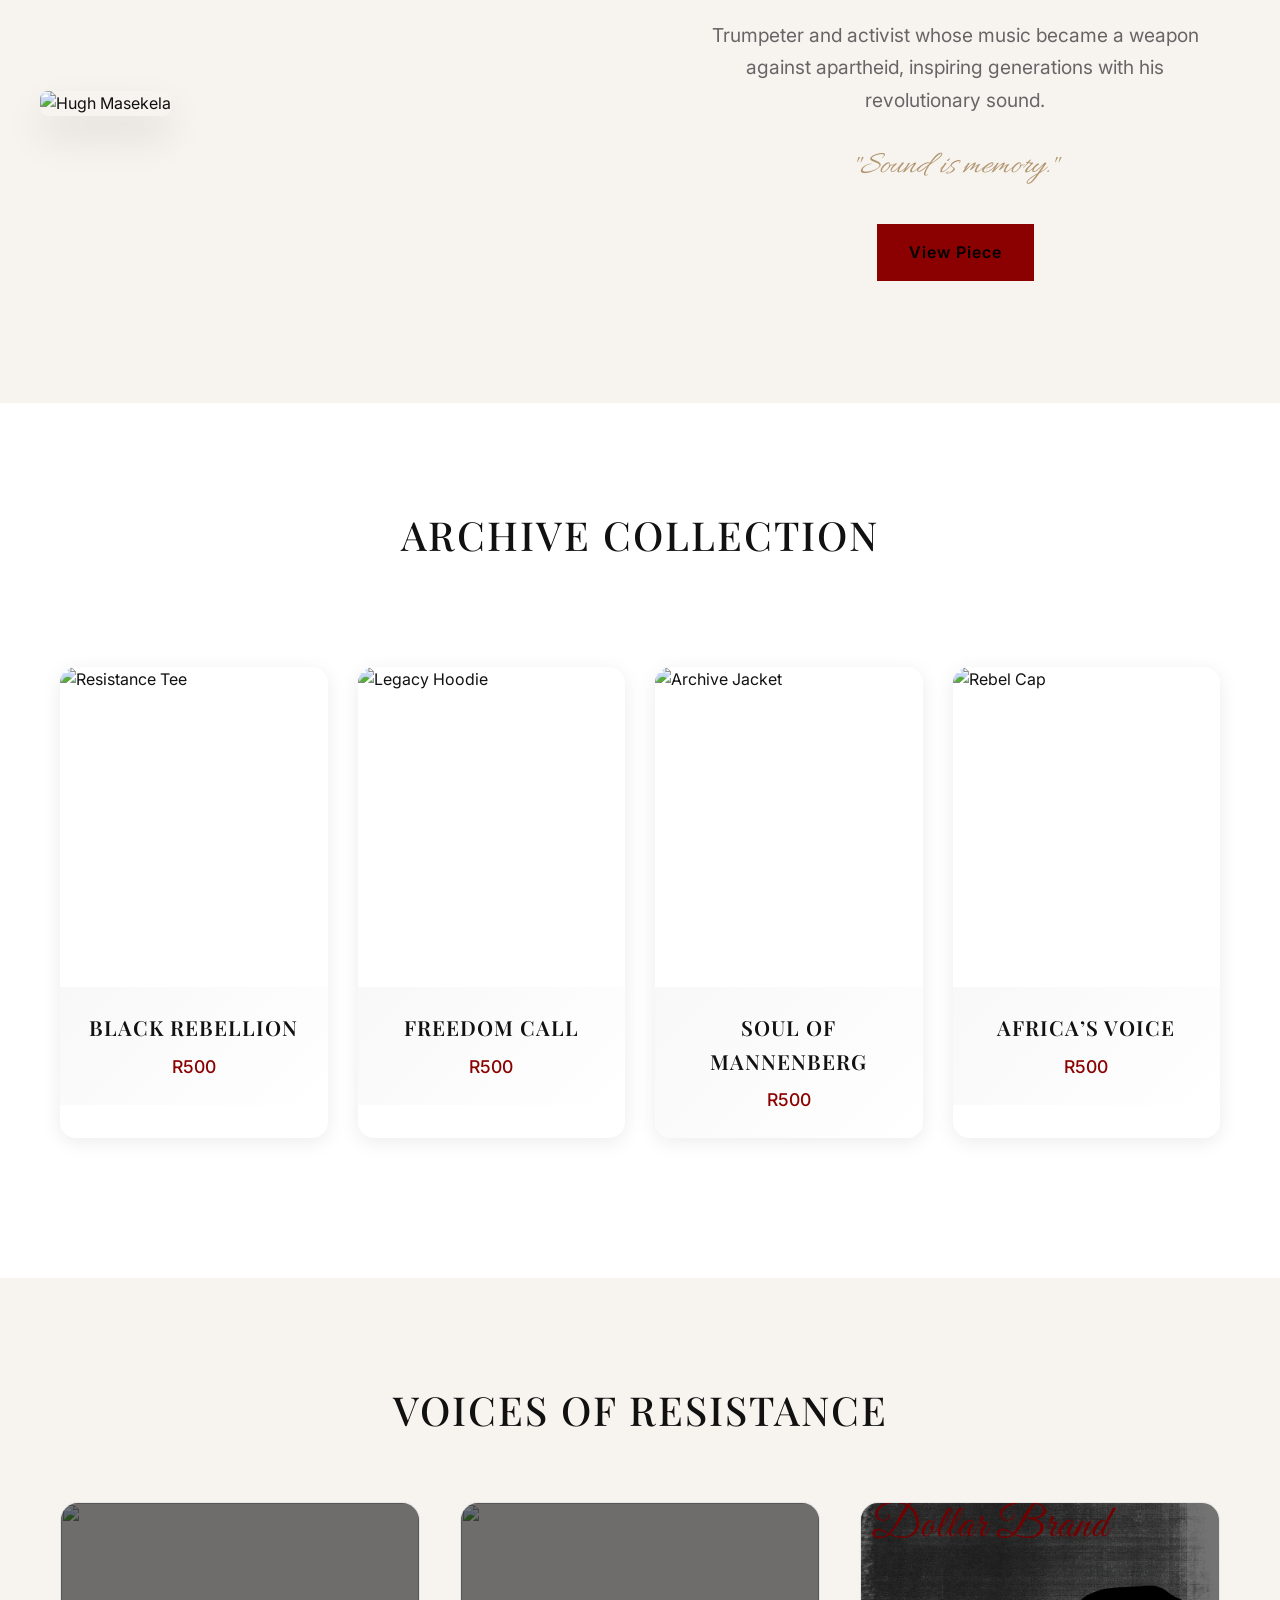
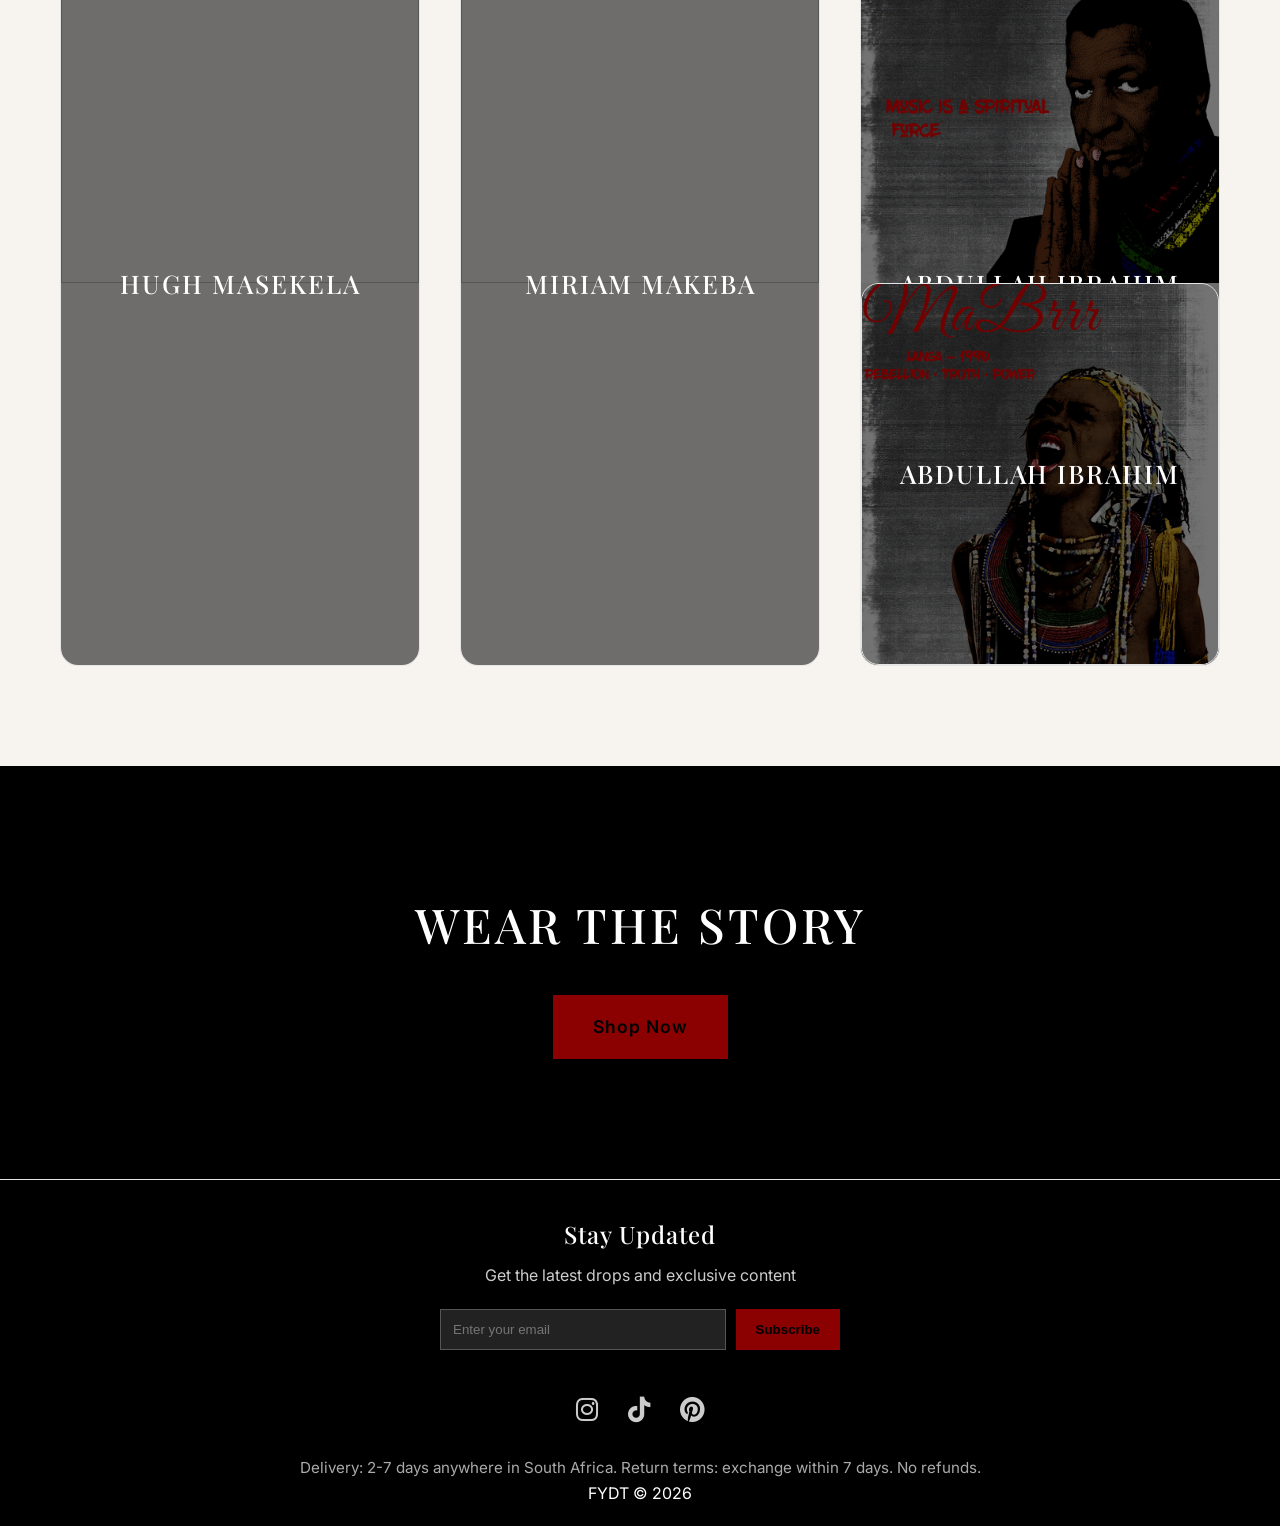
==== commit d97079b1: "New" ====
--- a/index.html
+++ b/index.html
@@ -154,6 +154,14 @@
                 <div class="artist-overlay">
                     <h3>Abdullah Ibrahim</h3>
                 </div>
+                <div> 
+                <div class="artist-card" onclick="openArtistModal(this)" data-name="Abdullah Ibrahim" data-title="Pianist • Composer" 
+            data-bio="Jazz legend who bridged continents with melody." data-quote="Music is the universal language of mankind." 
+            data-image="images/poster/BFP.jpg">
+                <img src="Images\poster\BFP.jpg">
+                <div class="artist-overlay">
+                    <h3>Abdullah Ibrahim</h3>
+                </div>
             </div>
         </div>
     </div>
